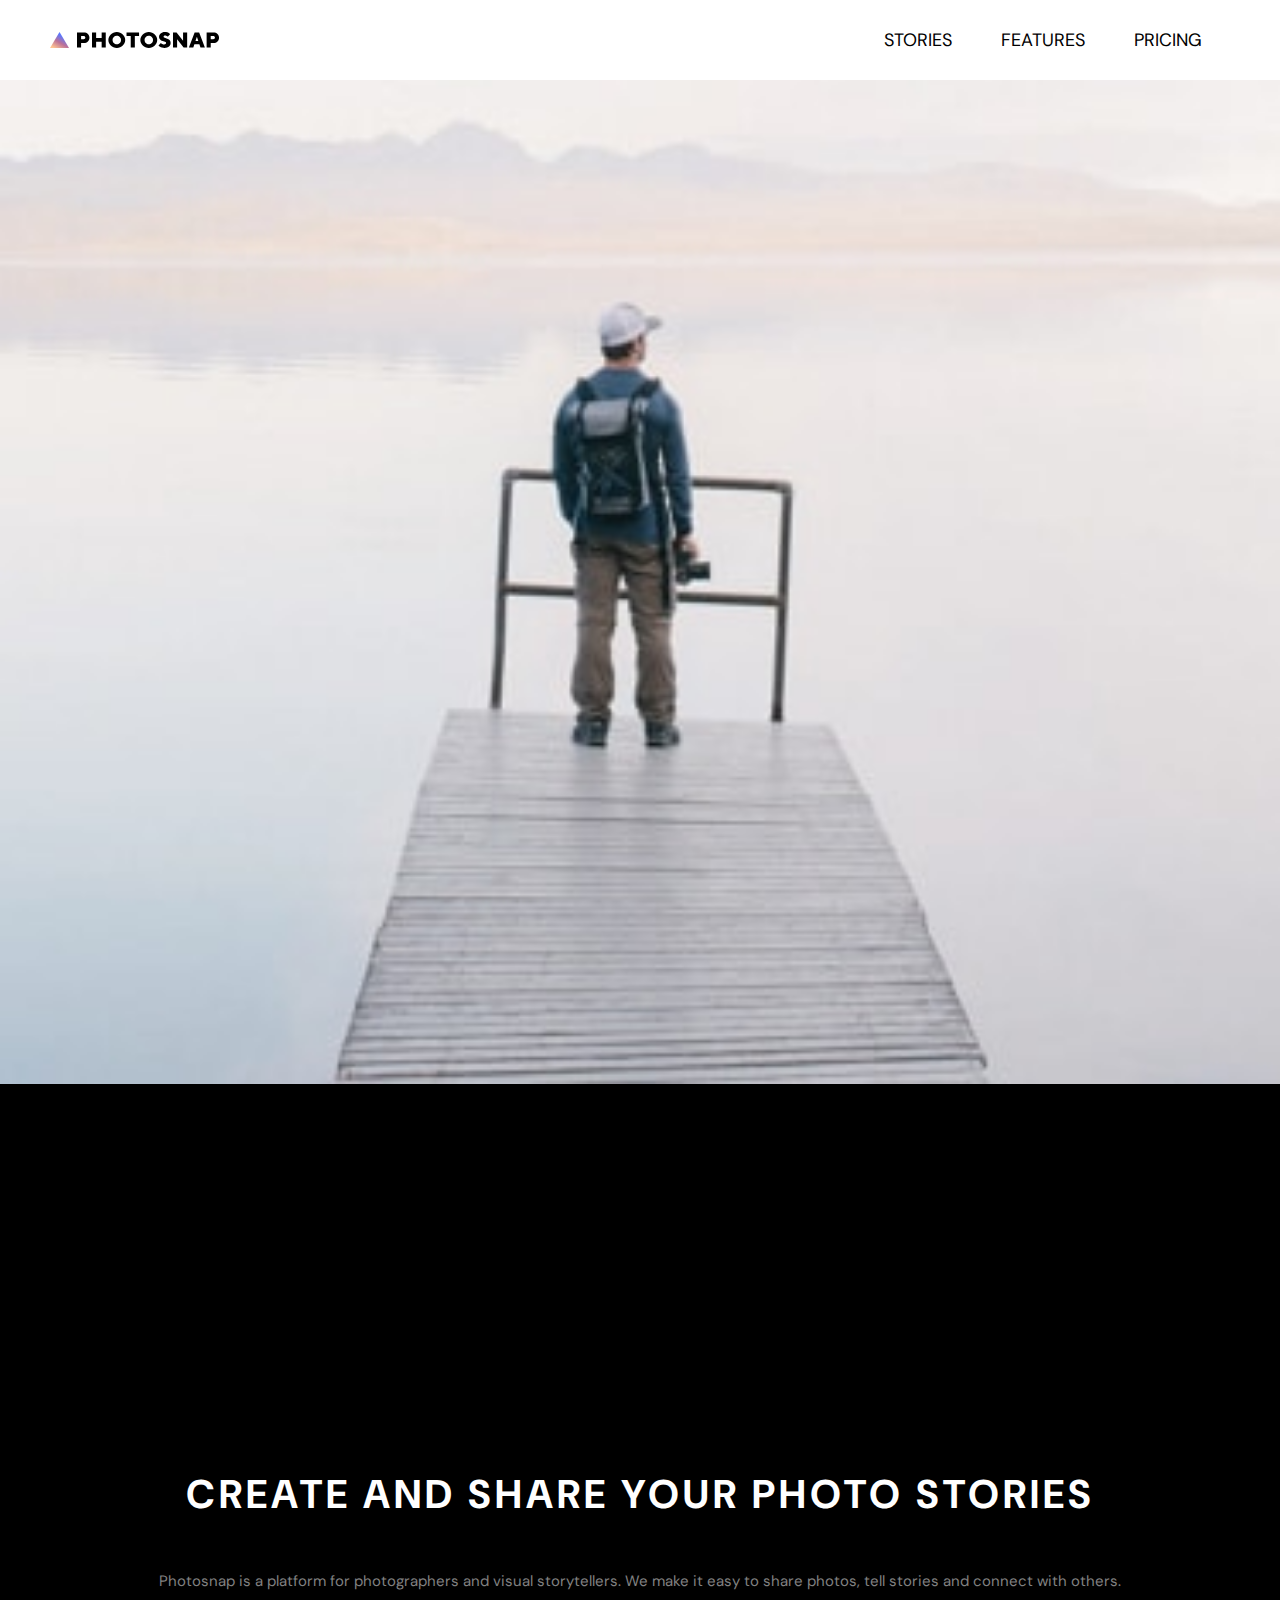
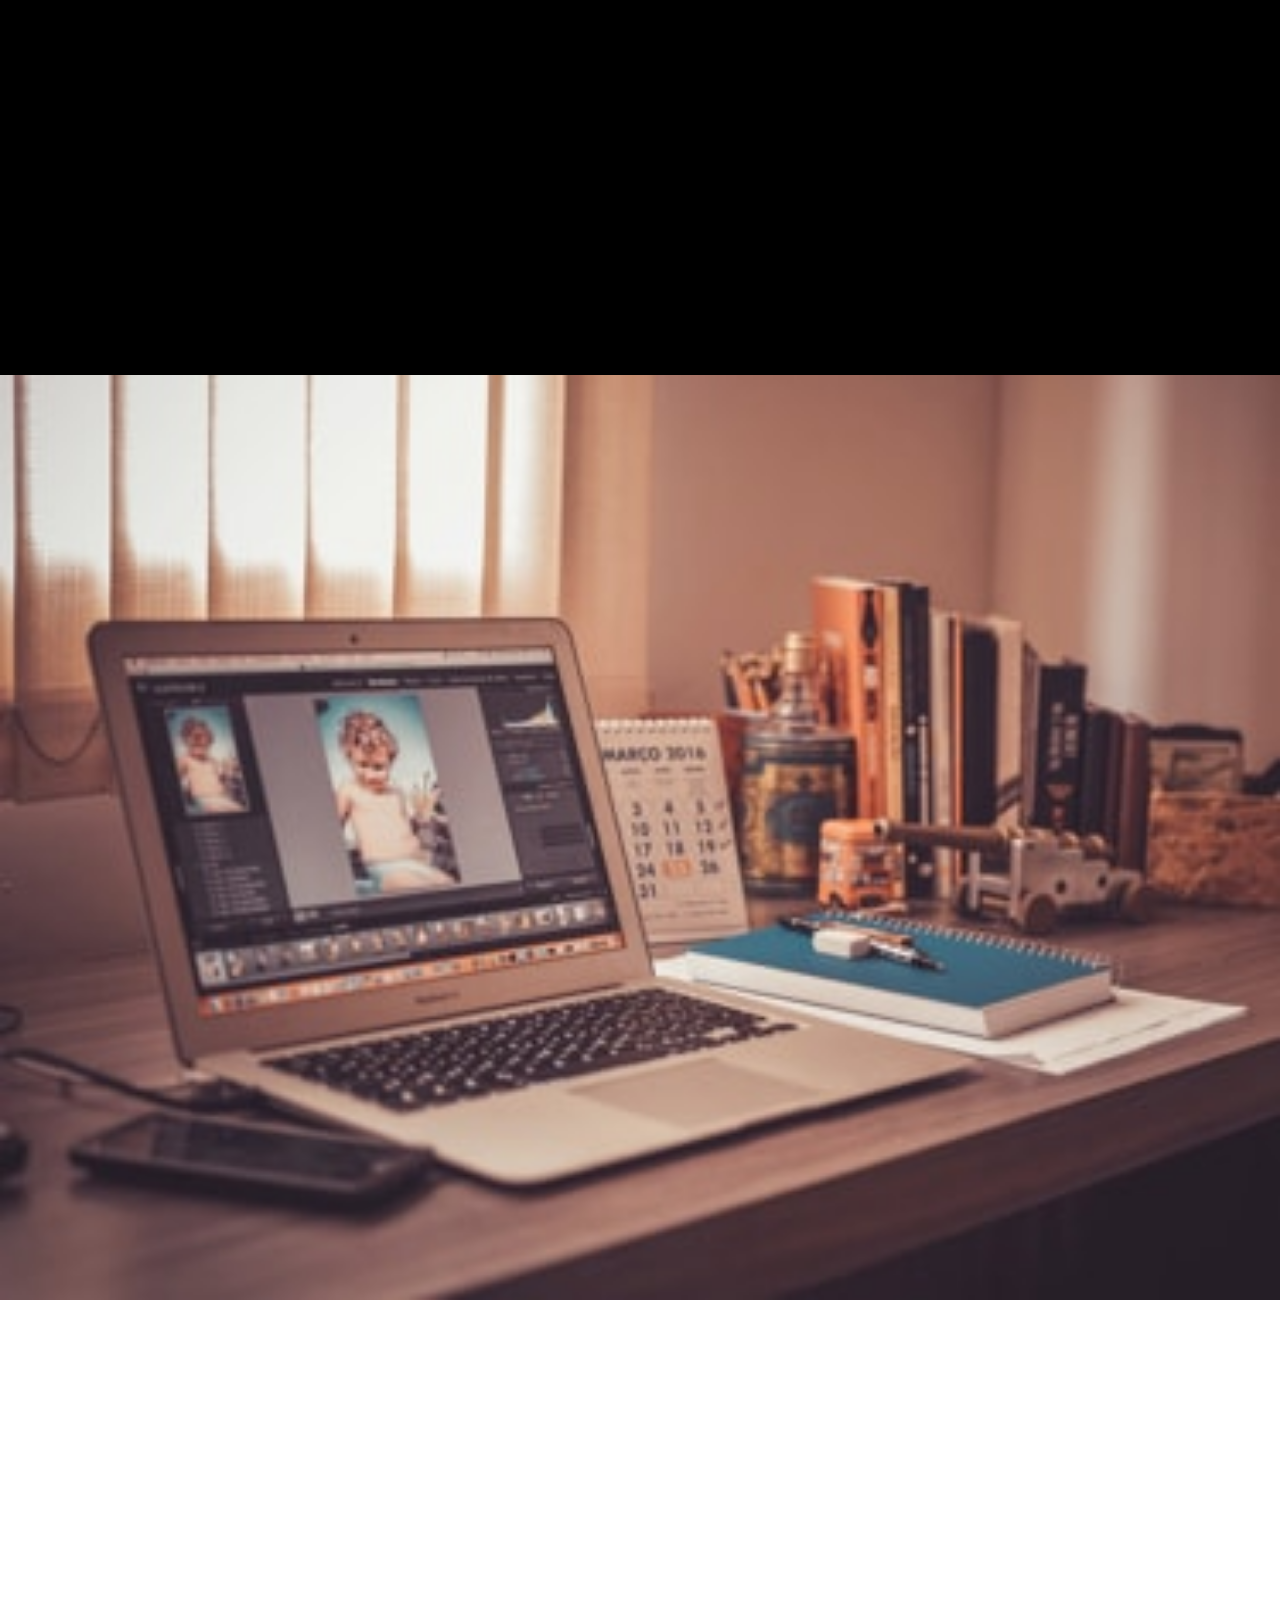
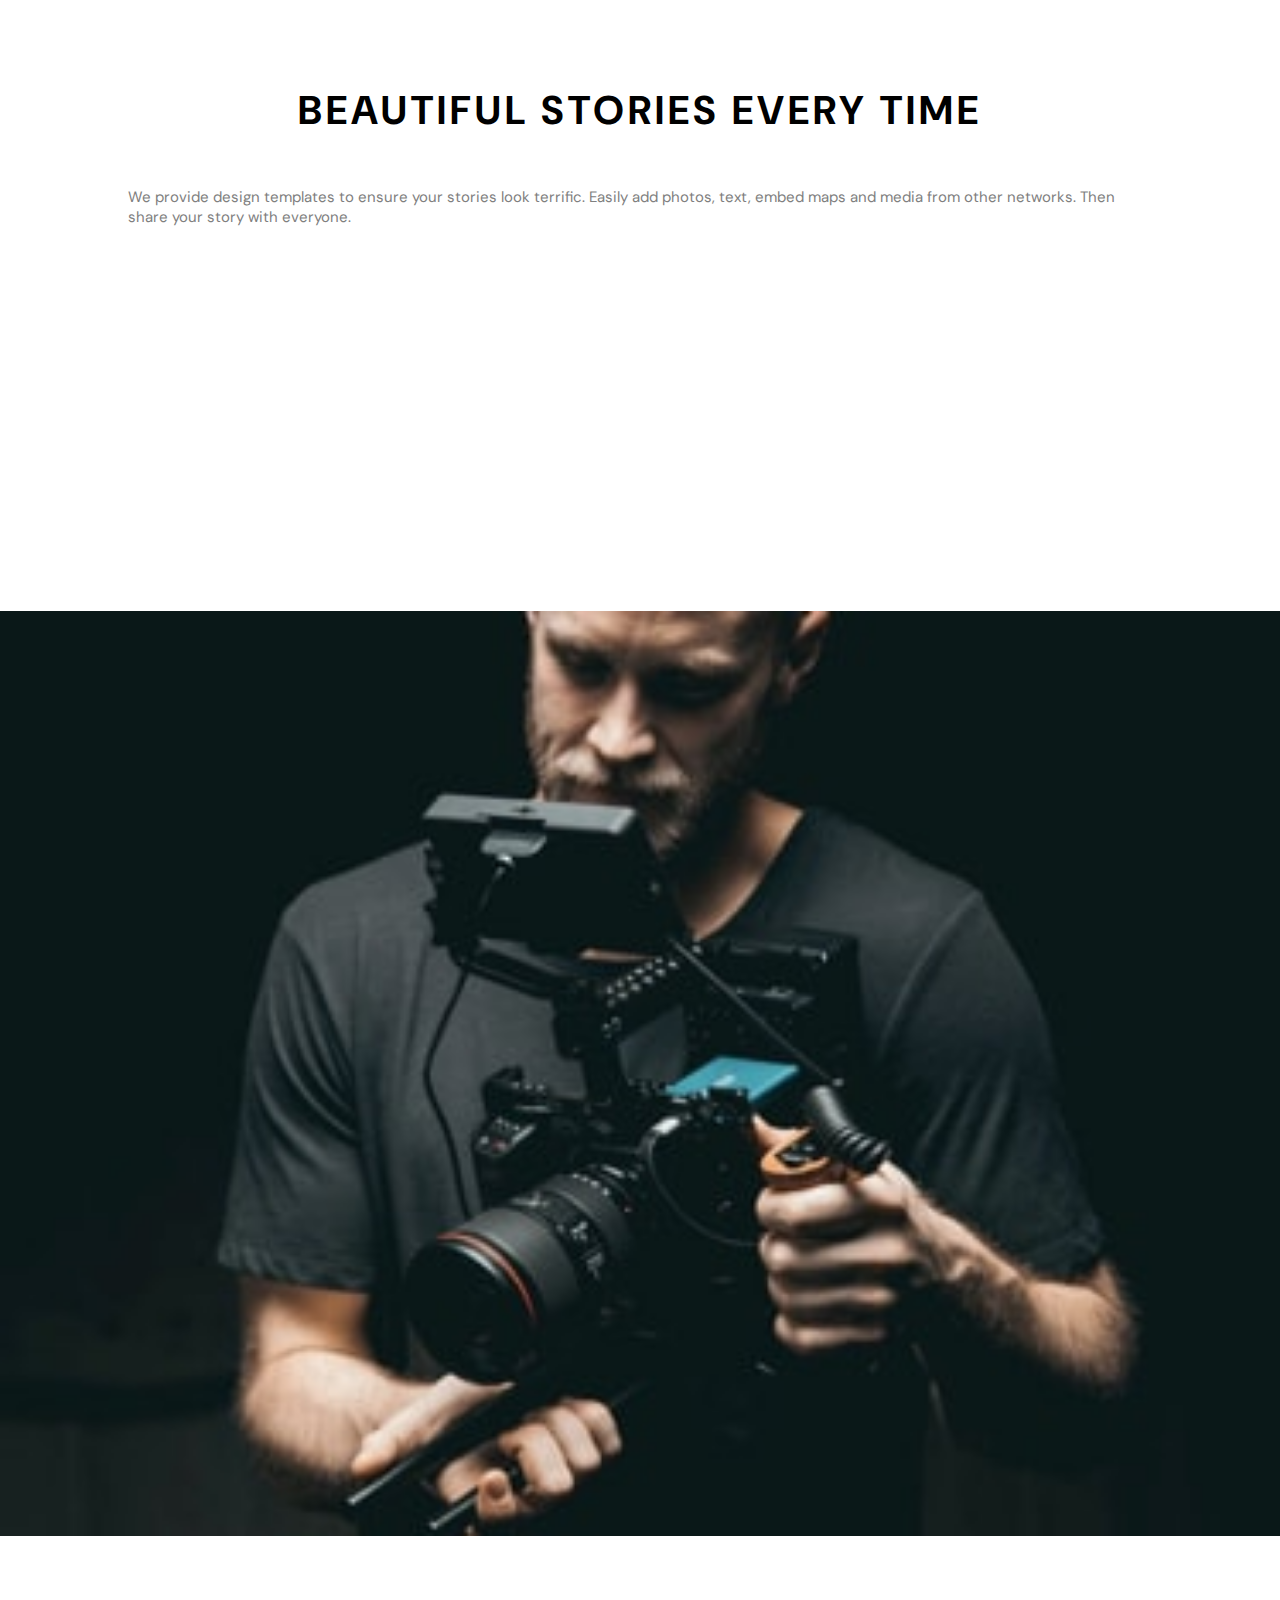
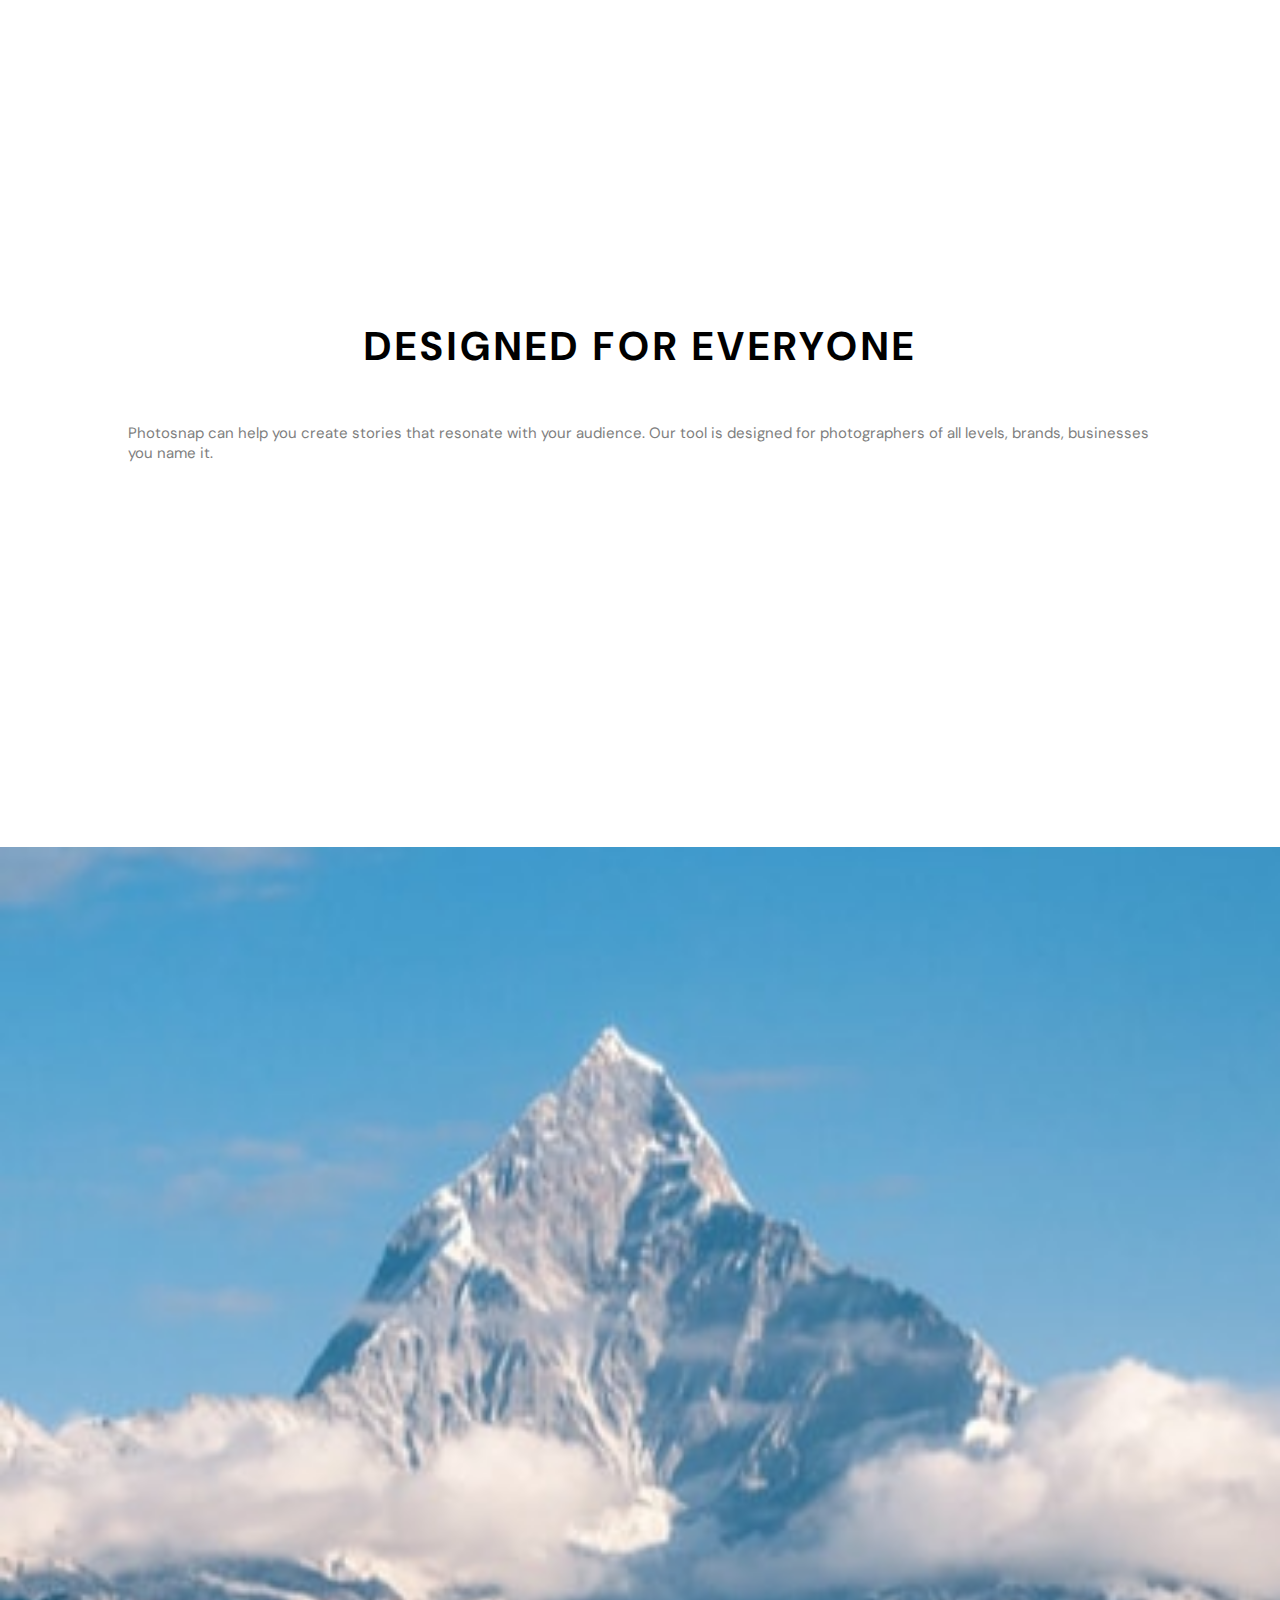
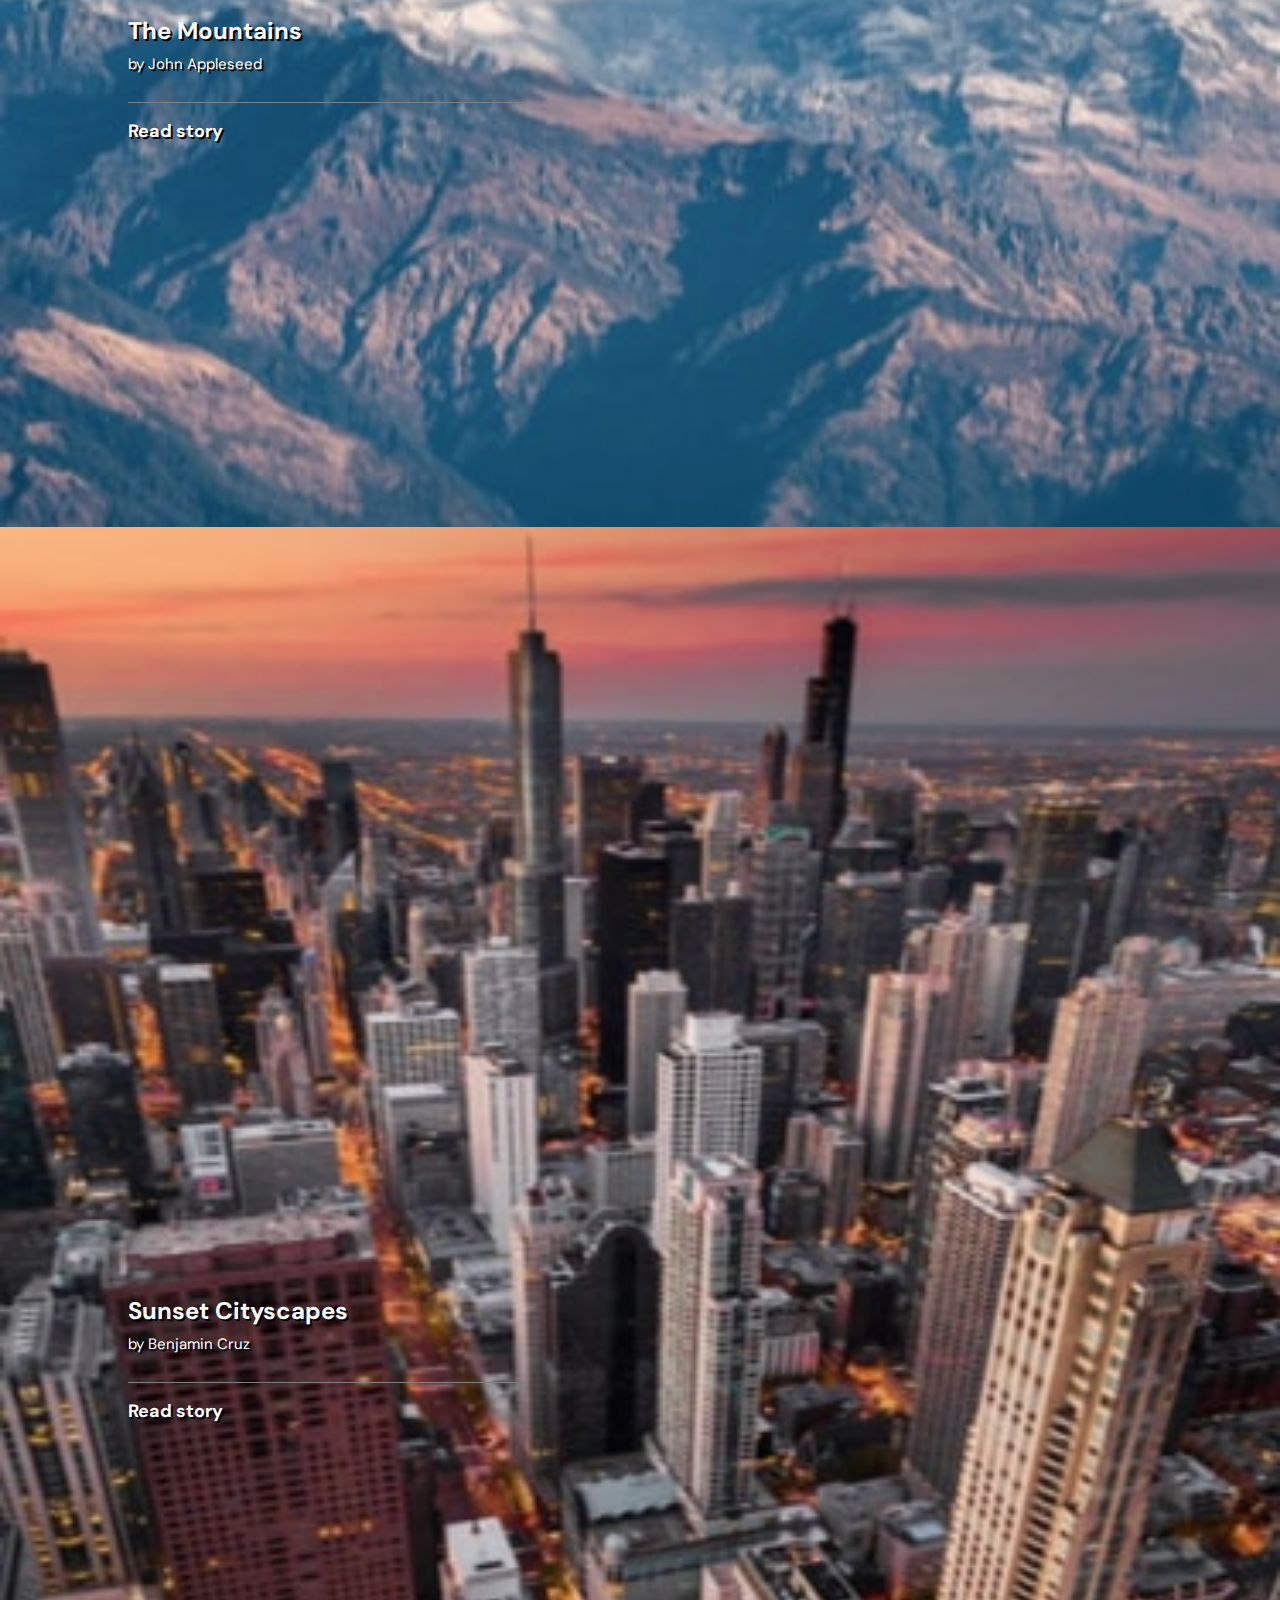
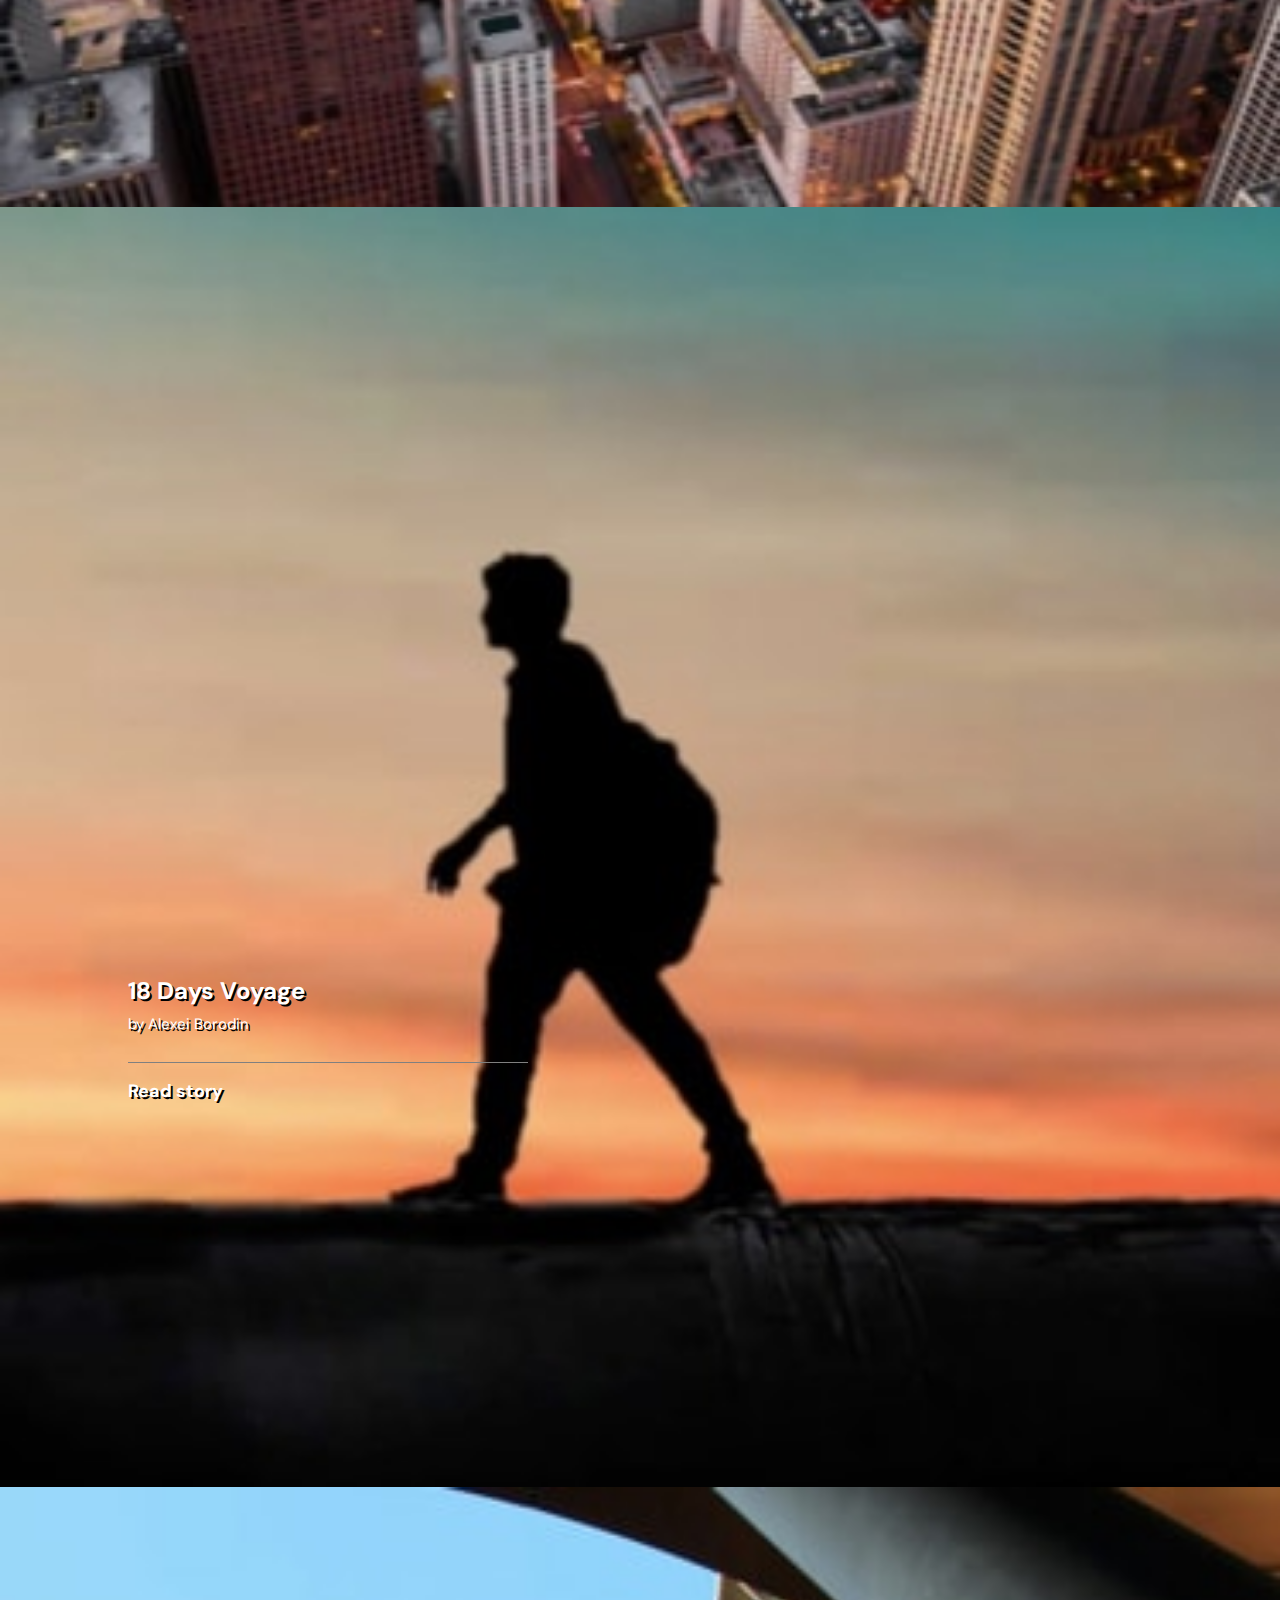
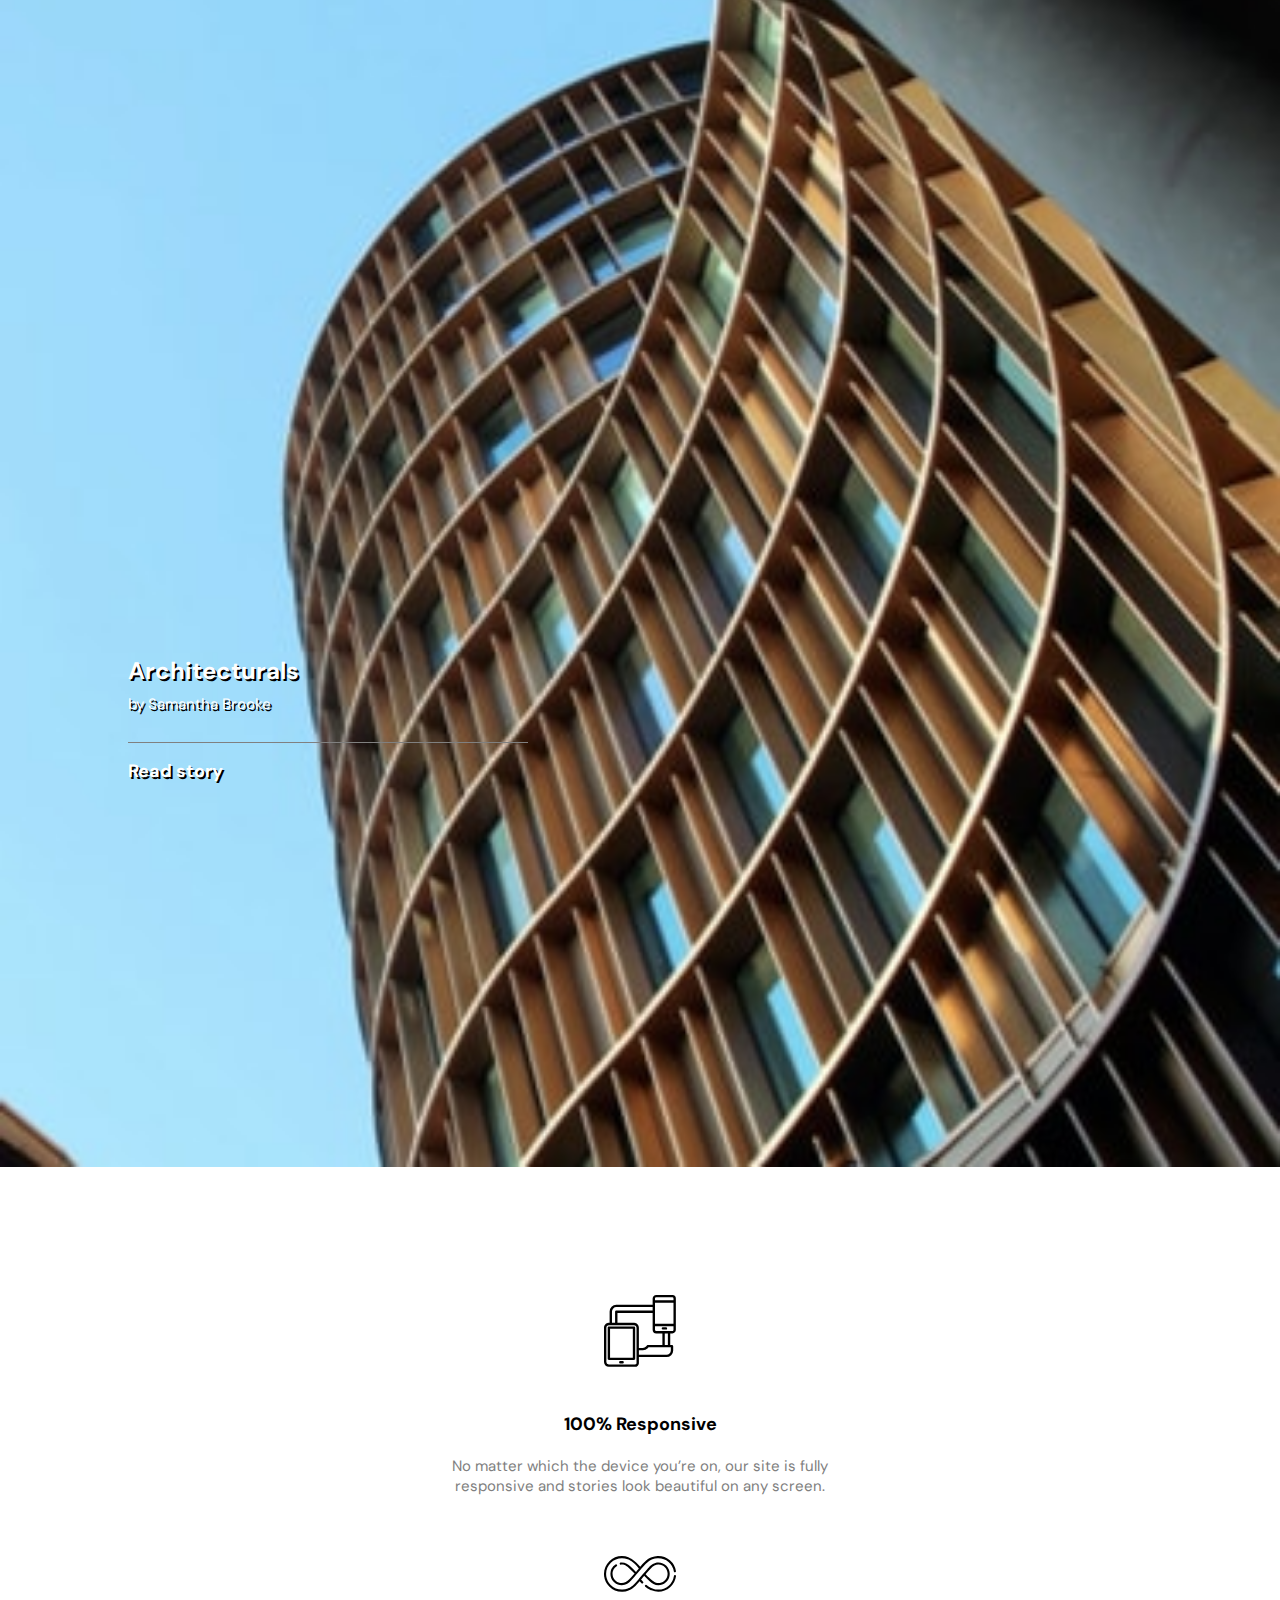
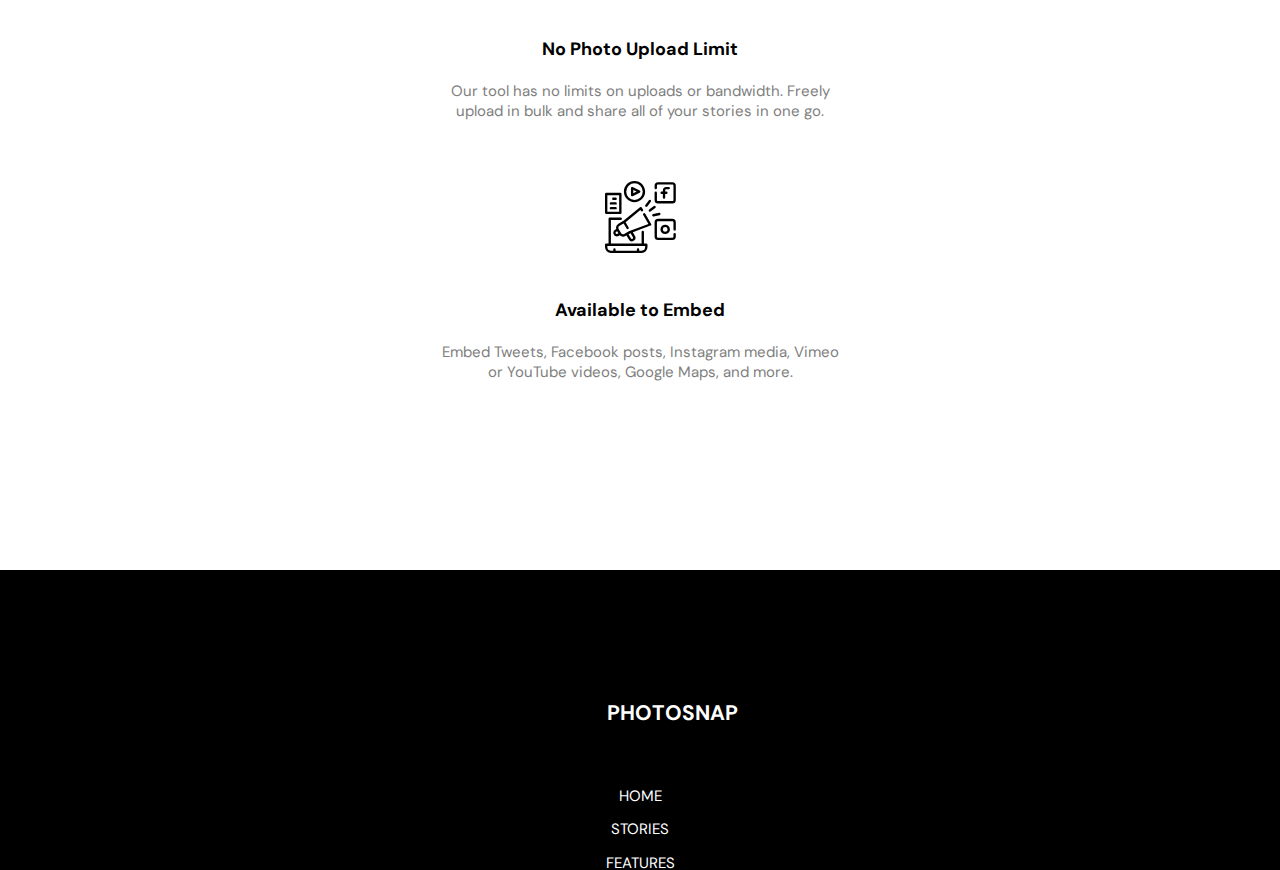
==== index.html @ d386940a "moving index.html file" ====
<!DOCTYPE html>
<html lang="en">
  <head>
    <meta charset="UTF-8" />
    <meta name="viewport" content="width=device-width, initial-scale=1.0" />

    <link
      rel="icon"
      type="image/png"
      sizes="32x32"
      href="./assets/favicon-32x32.png"
    />
    <link rel="preconnect" href="https://fonts.googleapis.com" />
    <link rel="preconnect" href="https://fonts.gstatic.com" crossorigin />
    <link
      href="https://fonts.googleapis.com/css2?family=DM+Sans:wght@400;700&display=swap"
      rel="stylesheet"
    />
    <link
      rel="stylesheet"
      href="https://use.fontawesome.com/releases/v5.15.3/css/all.css"
      integrity="sha384-SZXxX4whJ79/gErwcOYf+zWLeJdY/qpuqC4cAa9rOGUstPomtqpuNWT9wdPEn2fk"
      crossorigin="anonymous"
    />
    <link rel="stylesheet" href="/starter-code/index.css" />

    <title>Frontend Mentor | Photosnap Website Challenge</title>
  </head>
  <body>
    <header class="header">
      <nav class="navbar">
        <div class="navbar-container">
          <a href="/index.html" id="navbar-logo"
            ><img src="starter-code/assets/shared/desktop/logo.svg" alt="logo"
          /></a>
          <div class="navbar-toggle" id="mobile-menu">
            <span class="bar"></span>
            <span class="bar"></span>
            <span class="bar"></span>
          </div>
          <ul class="navbar-menu">
            <li class="navbar-item">
              <a
                href="/starter-code/stories.html"
                class="navbar-links"
                id="stories-page"
                >STORIES</a
              >
            </li>
            <li class="navbar-item">
              <a
                href="/starter-code/features.html"
                class="navbar-links"
                id="features-page"
                >FEATURES</a
              >
            </li>
            <li class="navbar-item">
              <a
                href="/starter-code/pricing.html"
                class="navbar-links"
                id="pricing-page"
                >PRICING</a
              >
            </li>
          </ul>
        </div>
      </nav>
    </header>

    <div class="main-container flex">
      <div class="left-main">
        <div class="main-text-container">
          <h1>Create and share your photo Stories</h1>
          <p>
            Photosnap is a platform for photographers and visual storytellers.
            We make it easy to share photos, tell stories and connect with
            others.
          </p>
        </div>
      </div>
      <div class="right-main">
        <img
          class="img-settings"
          src="starter-code/assets/home/mobile/create-and-share.jpg"
          alt="lake-picture"
        />
      </div>
    </div>
    <div class="second-container flex">
      <div class="computer-pic-div">
        <img
          class="laptop-img img-settings"
          src="starter-code/assets/home/mobile/beautiful-stories.jpg"
          alt="laptop-pic"
        />
      </div>
      <div class="container-white">
        <div class="second-text-container main-text-container">
          <h1>Beautiful stories every time</h1>
          <p>
            We provide design templates to ensure your stories look terrific.
            Easily add photos, text, embed maps and media from other networks.
            Then share your story with everyone.
          </p>
        </div>
      </div>
    </div>
    <div class="third-container flex">
      <div class="design-container">
        <div class="second-text-container main-text-container">
          <h1>Designed for everyone</h1>
          <p>
            Photosnap can help you create stories that resonate with your
            audience. Our tool is designed for photographers of all levels,
            brands, businesses you name it.
          </p>
        </div>
      </div>
      <div class="video-pic-div">
        <img
          class="img-settings"
          src="starter-code/assets/home/mobile/designed-for-everyone.jpg"
          alt="cameraman-pic"
        />
      </div>
    </div>
    <div class="background-images-container flex">
      <div class="relative-container">
        <div class="mountains-pic linear-black">
          <img
            class="img-settings"
            src="starter-code/assets/stories/mobile/mountains.jpg"
          />
        </div>
        <div class="background-imgs-text">
          <div class="image-description">
            <h2>The Mountains</h2>
            <p>by John Appleseed</p>
          </div>
          <div class="read-story-text">
            <h3>Read story<i class="fas fa-long-arrow-alt-right fa-2x"></i></h3>
          </div>
        </div>
      </div>
      <div class="relative-container">
        <div class="sunset-pic linear-black">
          <img
            class="img-settings"
            src="starter-code/assets/stories/mobile/cityscapes.jpg"
          />
        </div>
        <div class="background-imgs-text">
          <div class="image-description">
            <h2>Sunset Cityscapes</h2>
            <p>by Benjamin Cruz</p>
          </div>
          <div class="read-story-text">
            <h3>Read story<i class="fas fa-long-arrow-alt-right fa-2x"></i></h3>
          </div>
        </div>
      </div>
      <div class="relative-container">
        <div class="voyage-pic linear-black">
          <img
            class="img-settings"
            src="starter-code/assets/stories/mobile/18-days-voyage.jpg"
          />
        </div>
        <div class="background-imgs-text">
          <div class="image-description">
            <h2>18 Days Voyage</h2>
            <p>by Alexei Borodin</p>
          </div>
          <div class="read-story-text">
            <h3>Read story<i class="fas fa-long-arrow-alt-right fa-2x"></i></h3>
          </div>
        </div>
      </div>
      <div class="relative-container">
        <div class="archetict-pic linear-black">
          <img
            class="img-settings"
            src="starter-code/assets/stories/mobile/architecturals.jpg"
          />
        </div>
        <div class="background-imgs-text">
          <div class="image-description">
            <h2>Architecturals</h2>
            <p>by Samantha Brooke</p>
          </div>
          <div class="read-story-text">
            <h3>Read story<i class="fas fa-long-arrow-alt-right fa-2x"></i></h3>
          </div>
        </div>
      </div>
    </div>
    <div class="flex">
      <div class="home-features-container flex">
        <div class="responsive-container">
          <div class="home-feature-imgs">
            <img src="starter-code/assets/features/desktop/responsive.svg" />
          </div>
          <div class="home-features-text">
            <h3>100% Responsive</h3>
            <p>
              No matter which the device you’re on, our site is fully responsive
              and stories look beautiful on any screen.
            </p>
          </div>
        </div>
        <div class="limit-container">
          <div class="home-feature-imgs">
            <img src="starter-code/assets/features/desktop/no-limit.svg" />
          </div>
          <div class="home-features-text">
            <h3>No Photo Upload Limit</h3>
            <p>
              Our tool has no limits on uploads or bandwidth. Freely upload in
              bulk and share all of your stories in one go.
            </p>
          </div>
        </div>
        <div class="embeded-container">
          <div class="home-feature-imgs">
            <img src="starter-code/assets/features/desktop/embed.svg" />
          </div>
          <div class="home-features-text">
            <h3>Available to Embed</h3>
            <p>
              Embed Tweets, Facebook posts, Instagram media, Vimeo or YouTube
              videos, Google Maps, and more.
            </p>
          </div>
        </div>
      </div>
    </div>

    <footer class="footer-main">
      <div class="footer-info-div flex">
        <div class="footer-logo-div">
          <a href="/index.html" class="footer-logo" id="page">PHOTOSNAP</a>
        </div>
        <div class="footer-links-div">
          <a href="/index.html" class="footer-links" id="home-page">HOME</a>
          <a
            href="/starter-code/stories.html"
            class="footer-links"
            id="stories-page"
            >STORIES</a
          >
          <a
            href="/starter-code/features.html"
            class="footer-links"
            id="features-page"
            >FEATURES</a
          >
          <a
            href="/starter-code/pricing.html"
            class="footer-links"
            id="pricing-page"
            >PRICING</a
          >
        </div>
        <div class="social-media-div">
          <a href="" class="media-links"
            ><img src="starter-code/assets/shared/desktop/facebook.svg"
          /></a>
          <a href="" class="media-links"
            ><img src="starter-code/assets/shared/desktop/youtube.svg"
          /></a>
          <a href="" class="media-links"
            ><img src="starter-code/assets/shared/desktop/twitter.svg"
          /></a>
          <a href="" class="media-links"
            ><img src="starter-code/assets/shared/desktop/pinterest.svg"
          /></a>
          <a href="" class="media-links"
            ><img src="starter-code/assets/shared/desktop/instagram.svg"
          /></a>
        </div>
      </div>
    </footer>
  </body>
  <script src="starter-code/app.js"></script>
</html>
---- starter-code/index.css ----
/* font-family: 'DM Sans', sans-serif; */

:root {
  --pure-black: #000000;
  --light-grey: #dfdfdf;
  --pure-white: #ffffff;
  --main-accent: linear-gradient(
    202deg,
    rgba(255, 197, 147, 1) 0%,
    rgba(188, 113, 152, 1) 50%,
    rgba(90, 119, 255, 1) 100%
  );
}
/* 
------------------REUSABLE----------------- */
* {
  margin: 0;
  padding: 0;
  box-sizing: border-box;
}
html {
  font-size: 15px;
  font-weight: 400;
  font-family: "DM Sans", sans-serif;
}

h1 {
  font-size: 40px;
  font-weight: 700;
  letter-spacing: 4px;
}
h2 {
  font-size: 24px;
  font-weight: 700;
}
h3 {
  font-size: 18px;
  font-weight: 700;
}
h4 {
  font-size: 12px;
  font-weight: 700px;
}
.flex {
  display: flex;
}

/* ------------------------NAVBAR-------------------------------- */
.navbar-toggle {
  display: none;
  margin-top: 20px;
}
.bar {
  display: block;
  width: 25px;
  height: 3px;
  margin: 5px auto;
  transition: all 0.3s ease-in-out;
  background-color: #fff;
}
.navbar {
  /* background: rgb(1, 193, 252); */
  height: 80px;
  display: flex;
  justify-content: center;
  align-items: center;
  font-size: 1.2rem;
  top: 0;
  z-index: 999;
}
.navbar-container {
  display: flex;
  justify-content: space-between;
  height: 80px;
  z-index: 1;
  width: 100%;
  max-width: 1400px;
  margin: 0 auto;
  padding: 0 50px;
}
#navbar-logo {
  display: flex;
  align-items: center;
  cursor: pointer;
  text-decoration: none;
}
.navbar-menu {
  display: flex;
  align-items: center;
  list-style: none;
}
.navbar-links {
  color: black;
  display: flex;
  align-items: center;
  justify-content: center;
  width: 125px;
  text-decoration: none;
  height: 100%;
}
.navbar-links:hover {
  color: var(--light-grey);
  transition: ease-in 0.3s;
}

/* -------------------HOME-PAGE-MAIN SCREEN---------------------------- */
.main-container {
  width: auto;
  flex-direction: column-reverse;
  margin: 0 auto;
}

.left-main {
  flex-basis: 100%;
  background-color: #000000;
  color: #fff;
}
.main-text-container {
  display: flex;
  align-items: center;
  justify-content: center;
  flex-direction: column;
  margin: 30% 10%;
}
.main-text-container h1 {
  text-transform: uppercase;
}
.main-text-container p {
  margin-top: 5%;
  color: grey;
}
.right-main {
  flex-basis: 100%;
}
.second-container {
  width: 100%;
  flex-direction: column;
}
.computer-pic-div {
  flex-basis: 100%;
}
.img-settings {
  width: 100%;
  vertical-align: bottom;
  height: 100%;
}
.container-white {
  flex-basis: 100%;
  background-color: var(--pure-white);
}
.third-container {
  width: 100%;
  flex-direction: column-reverse;
}
.design-container {
  flex-basis: 100%;
}
.video-pic-div {
  flex-basis: 100%;
}
.background-images-container {
  width: auto;
  flex-direction: column;
}
.relative-container {
  position: relative;
}
.mountains-pic {
  flex-basis: 100%;
}
.sunset-pic {
  flex-basis: 100%;
}
.voyage-pic {
  flex-basis: 100%;
}
.archetict-pic {
  flex-basis: 100%;
}
.background-imgs-text {
  color: white;
  position: absolute;
  width: 400px;
  left: 10%;
  top: 60%;
  margin: 0;
  text-shadow: 2px 2px black;
}
.image-description {
  margin-bottom: 4%;
  border-bottom: 1px solid grey;
}
.image-description h2 {
  margin-bottom: 2%;
}
.image-description p {
  margin-bottom: 7%;
}
.read-story-text i {
  margin-left: 50%;
}
.home-features-container {
  margin: 10% auto;
  display: flex;
  flex-direction: column;
  justify-content: center;
  align-items: center;
}
.home-feature-imgs {
  flex-basis: 100%;
  text-align: center;
  margin-bottom: 10%;
}
.home-features-text {
  flex-basis: 100%;
  text-align: center;
}
.home-features-text h3 {
  margin-bottom: 5%;
}
.home-features-text p {
  color: grey;
}
.responsive-container {
  flex-basis: 100%;
  margin-bottom: 15%;
  width: 400px;
}
.limit-container {
  flex-basis: 100%;
  margin-bottom: 15%;
  width: 400px;
}
.embeded-container {
  flex-basis: 100%;
  margin-bottom: 15%;
  width: 400px;
}
/* ---------------FOOTER----------------- */
.footer-main {
  height: 300px;
  width: 100%;
  background-color: black;
  overflow: hidden;
}
.footer-info-div {
  height: 50px;
  width: 100%;
  margin: 20% auto;
  flex-direction: column;
  justify-content: center;
  align-items: center;
}
.footer-logo-div {
  margin-left: 5%;
  margin-bottom: 4%;
  flex-basis: 100%;
}
.footer-logo {
  color: white;
  cursor: pointer;
  text-decoration: none;

  font-weight: 700;
  font-size: 140%;
}
.footer-links-div {
  flex-basis: 100%;
  display: flex;
  flex-direction: column;
  margin-bottom: 5%;
  align-items: center;
}
.footer-links {
  color: white;
  text-decoration: none;
  margin: 10% 0;
  cursor: pointer;
}
.footer-links:hover {
  color: grey;
  transition: ease-in 0.3s;
}
.social-media-div {
  flex-basis: 100%;
  width: 100%;
  display: flex;
  justify-content: center;
  align-items: center;
}
.media-links {
  margin-right: 2%;
  cursor: pointer;
}

/* ------------------SMALLER SCREENS----------------------------- */

@media only screen and (max-width: 768px) {
  /* ----------NAVBAR--------------- */
  .navbar-menu {
    position: fixed;
    left: -100%;
    top: 5rem;
    flex-direction: column;
    background-color: white;
    width: 100%;
    border-radius: 10px;
    text-align: center;
    transition: 0.3s;
    /* box-shadow: 0 10px 27px rgba(0, 0, 0.05); */
  }
  .navbar-menu.active {
    left: 0;
  }
  .navbar-item {
    margin: 2.5rem 0;
  }
  .navbar-links {
    color: black;
  }
  .navbar-toggle {
    display: block;
    cursor: pointer;
  }
  .navbar-toggle span {
    background-color: black;
  }
  .navbar-toggle.active .bar:nth-child(2) {
    opacity: 0;
  }
  .navbar-toggle.active .bar:nth-child(1) {
    transform: translateY(8px) rotate(45deg);
  }
  .navbar-toggle.active .bar:nth-child(3) {
    transform: translateY(-8px) rotate(-45deg);
  }
}
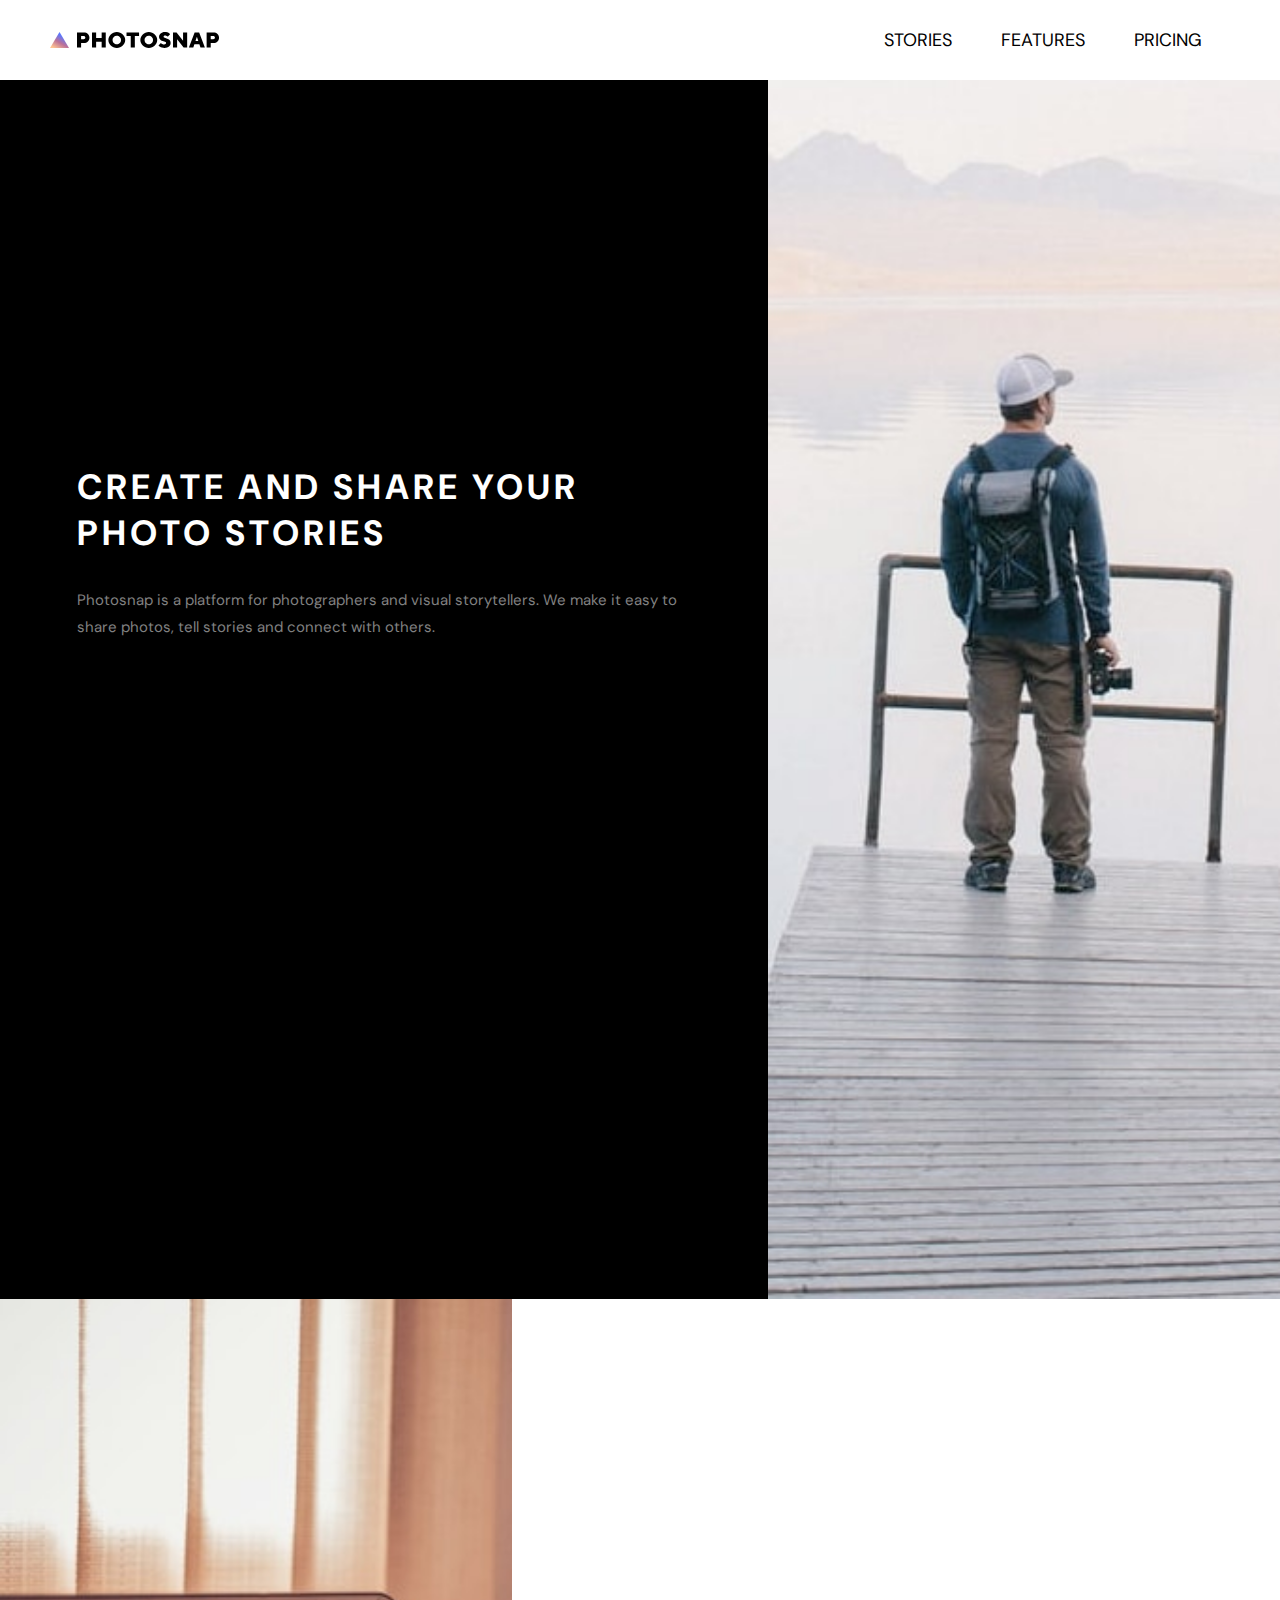
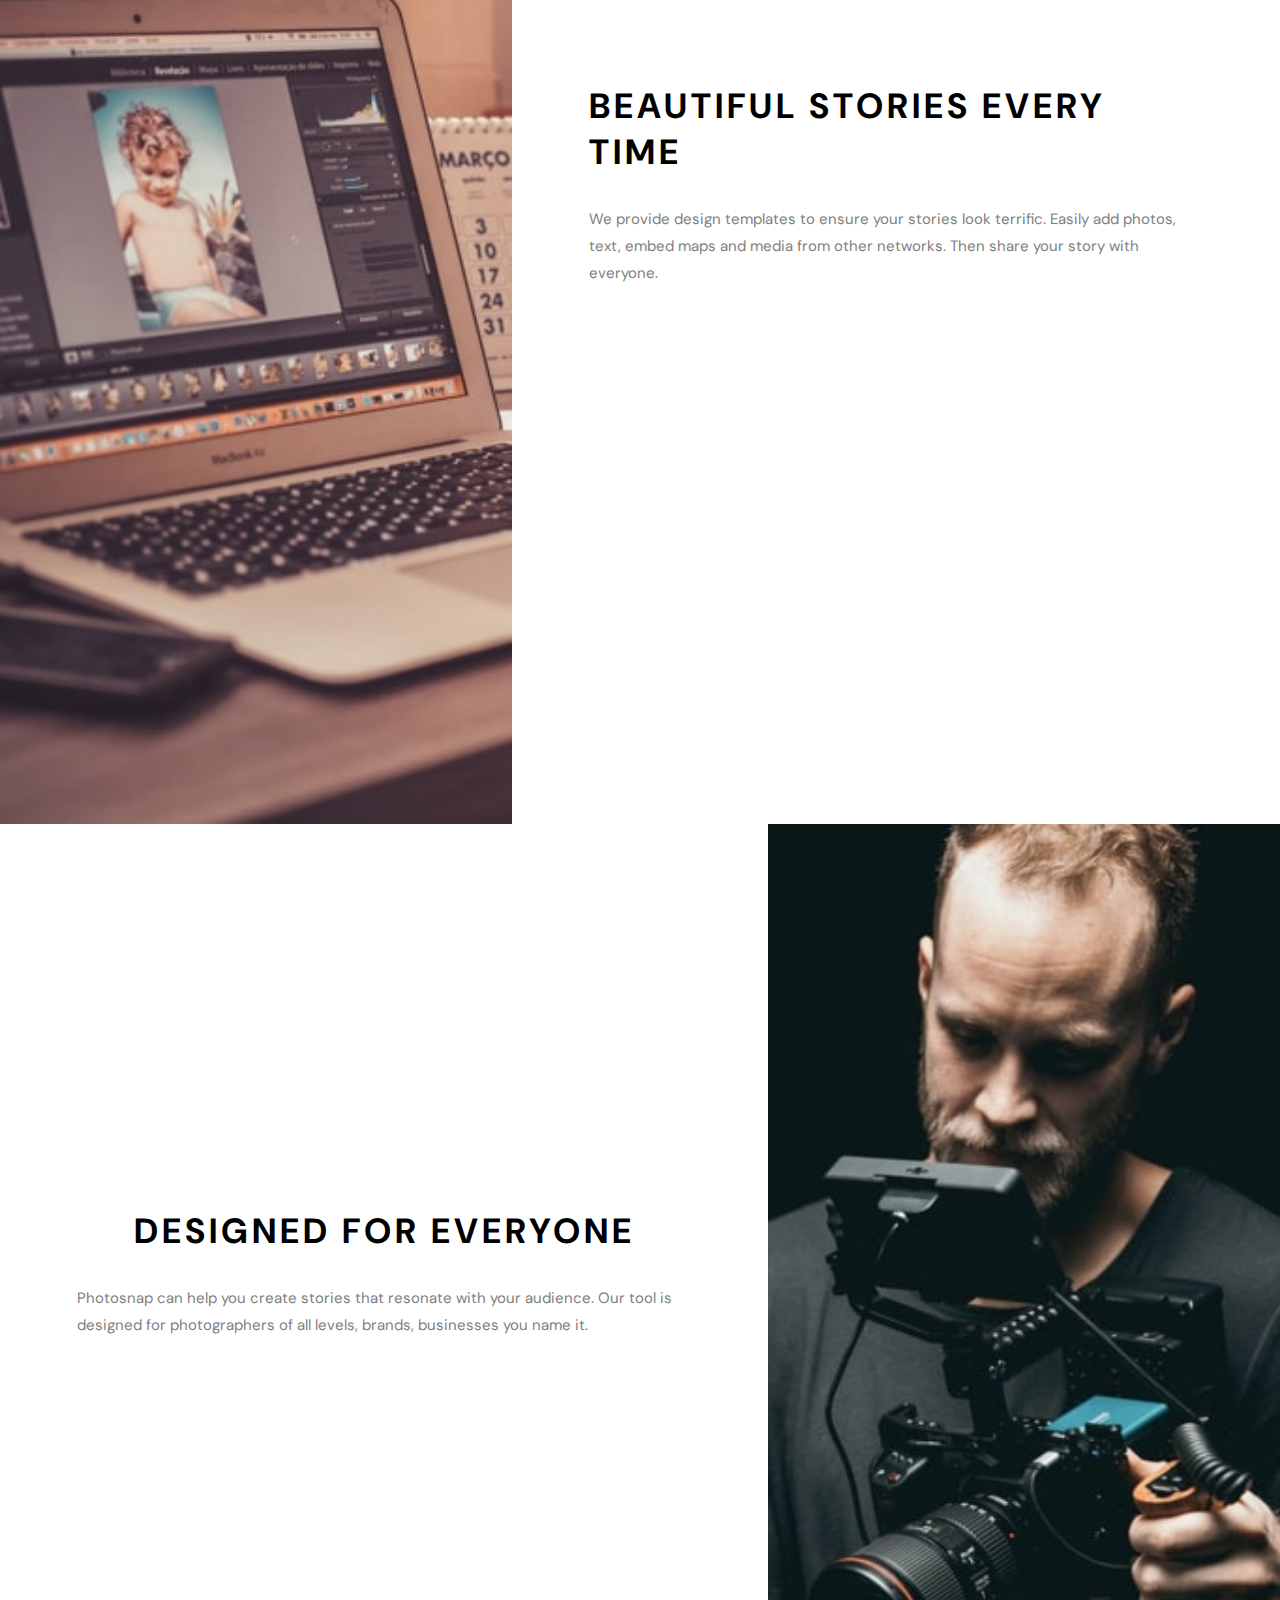
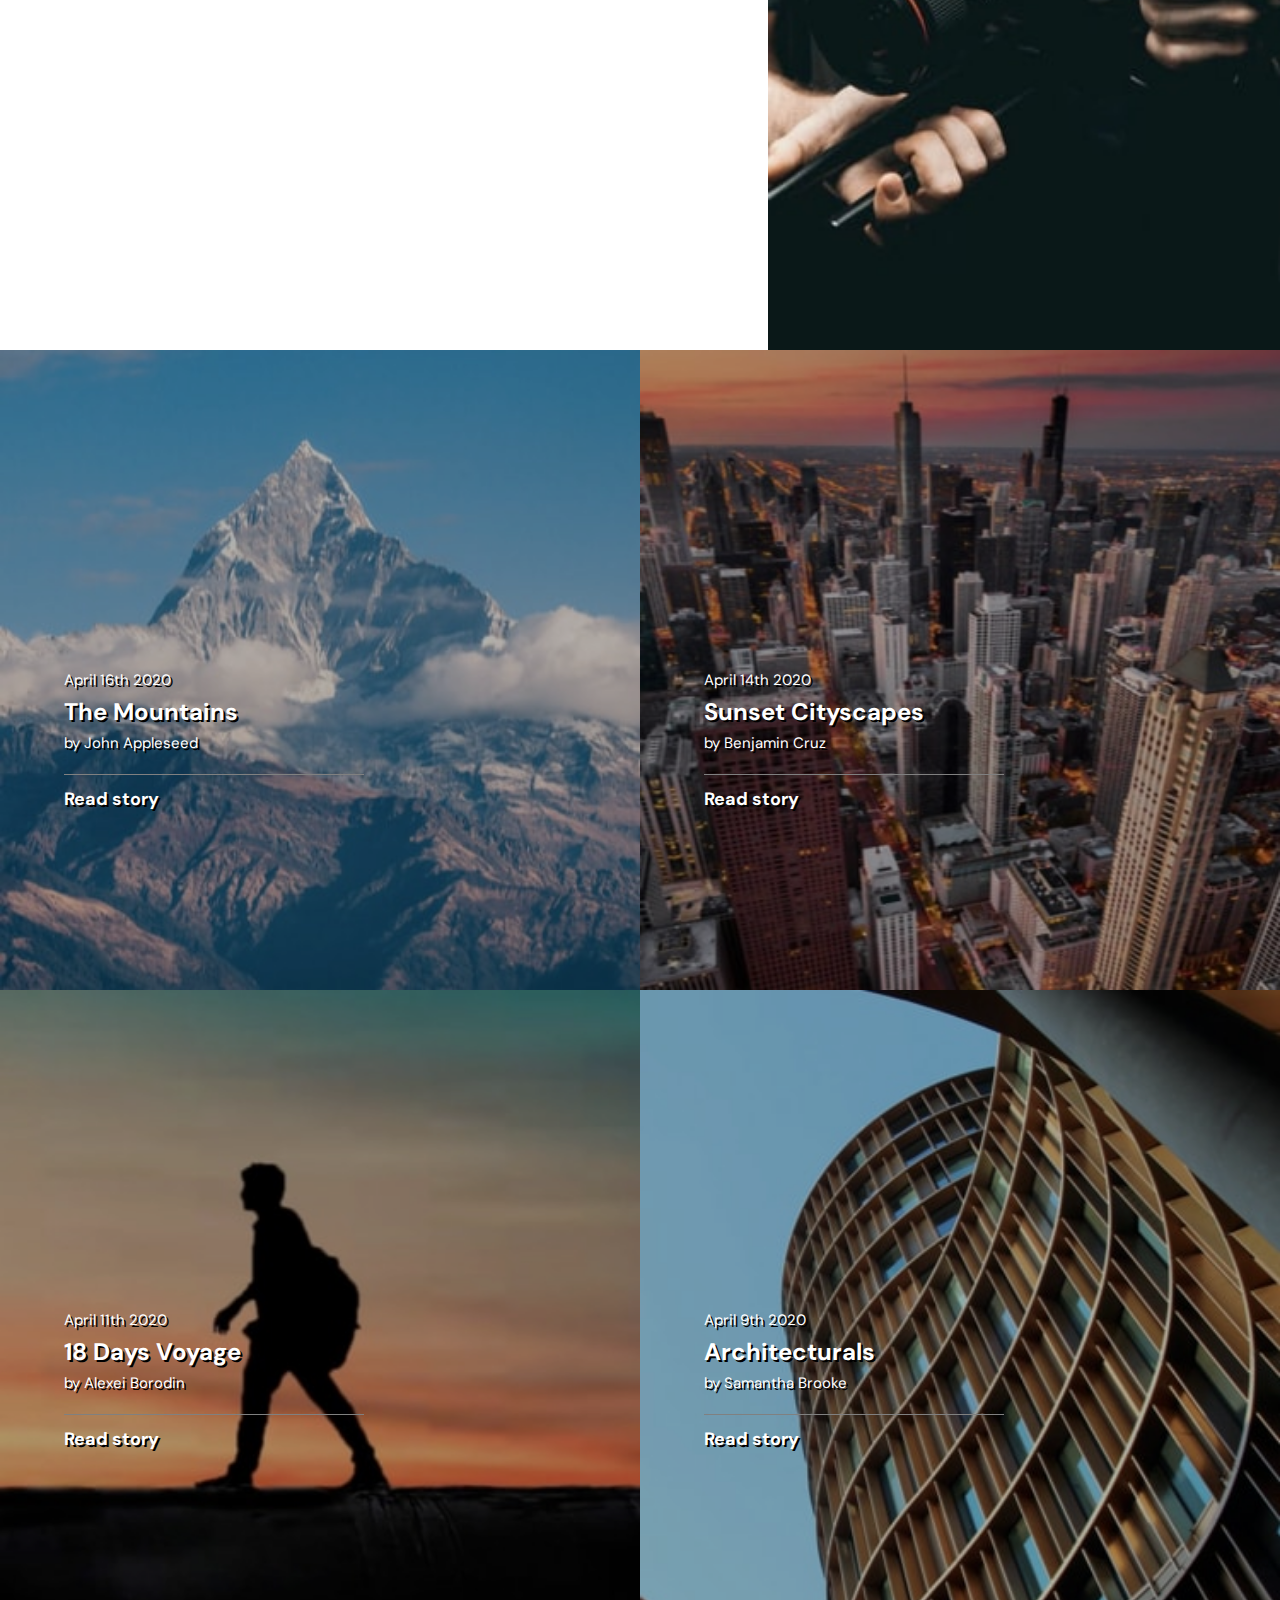
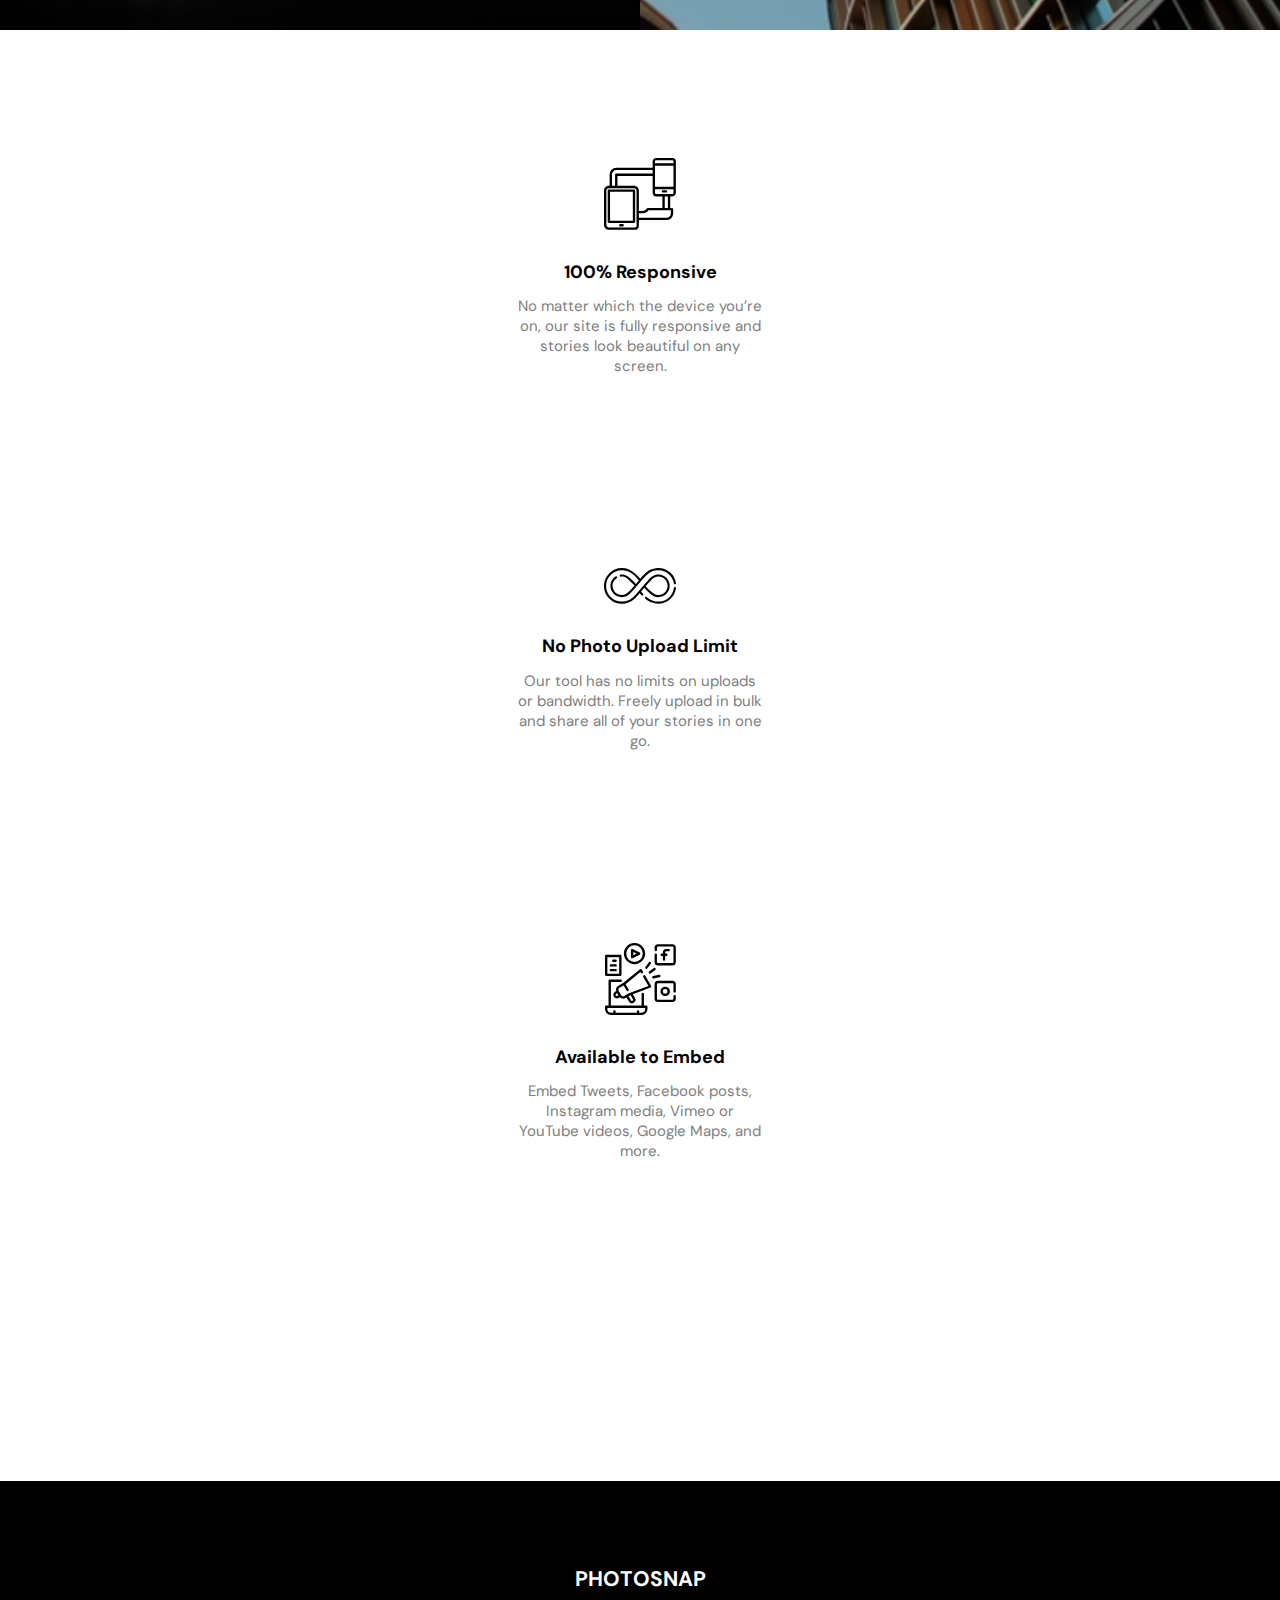
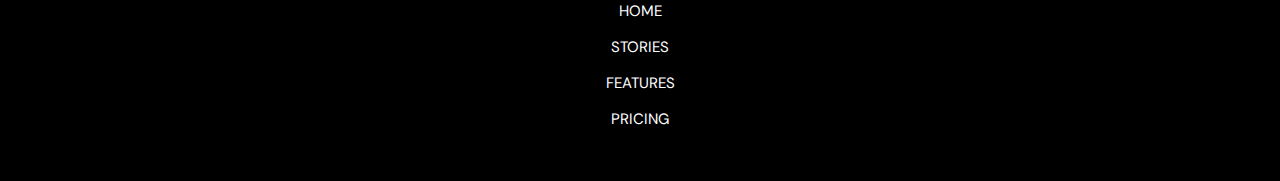
==== commit 31547808: "tablet responsive" ====
--- a/index.html
+++ b/index.html
@@ -22,7 +22,7 @@
       integrity="sha384-SZXxX4whJ79/gErwcOYf+zWLeJdY/qpuqC4cAa9rOGUstPomtqpuNWT9wdPEn2fk"
       crossorigin="anonymous"
     />
-    <link rel="stylesheet" href="/starter-code/index.css" />
+    <link rel="stylesheet" href="index.css" />
 
     <title>Frontend Mentor | Photosnap Website Challenge</title>
   </head>
@@ -30,8 +30,8 @@
     <header class="header">
       <nav class="navbar">
         <div class="navbar-container">
-          <a href="/index.html" id="navbar-logo"
-            ><img src="starter-code/assets/shared/desktop/logo.svg" alt="logo"
+          <a href="index.html" id="navbar-logo"
+            ><img src="assets/shared/desktop/logo.svg" alt="logo"
           /></a>
           <div class="navbar-toggle" id="mobile-menu">
             <span class="bar"></span>
@@ -40,26 +40,17 @@
           </div>
           <ul class="navbar-menu">
             <li class="navbar-item">
-              <a
-                href="/starter-code/stories.html"
-                class="navbar-links"
-                id="stories-page"
+              <a href="stories.html" class="navbar-links" id="stories-page"
                 >STORIES</a
               >
             </li>
             <li class="navbar-item">
-              <a
-                href="/starter-code/features.html"
-                class="navbar-links"
-                id="features-page"
+              <a href="features.html" class="navbar-links" id="features-page"
                 >FEATURES</a
               >
             </li>
             <li class="navbar-item">
-              <a
-                href="/starter-code/pricing.html"
-                class="navbar-links"
-                id="pricing-page"
+              <a href="pricing.html" class="navbar-links" id="pricing-page"
                 >PRICING</a
               >
             </li>
@@ -81,8 +72,13 @@
       </div>
       <div class="right-main">
         <img
-          class="img-settings"
-          src="starter-code/assets/home/mobile/create-and-share.jpg"
+          class="img-settings mobile"
+          src="assets/home/mobile/create-and-share.jpg"
+          alt="lake-picture"
+        />
+        <img
+          class="img-settings tablet"
+          src="assets/home/tablet/create-and-share.jpg"
           alt="lake-picture"
         />
       </div>
@@ -90,8 +86,13 @@
     <div class="second-container flex">
       <div class="computer-pic-div">
         <img
-          class="laptop-img img-settings"
-          src="starter-code/assets/home/mobile/beautiful-stories.jpg"
+          class="laptop-img img-settings mobile"
+          src="assets/home/mobile/beautiful-stories.jpg"
+          alt="laptop-pic"
+        />
+        <img
+          class="laptop-img img-settings tablet"
+          src="assets/home/tablet/beautiful-stories.jpg"
           alt="laptop-pic"
         />
       </div>
@@ -119,24 +120,28 @@
       </div>
       <div class="video-pic-div">
         <img
-          class="img-settings"
-          src="starter-code/assets/home/mobile/designed-for-everyone.jpg"
+          class="img-settings mobile"
+          src="assets/home/mobile/designed-for-everyone.jpg"
           alt="cameraman-pic"
         />
-      </div>
-    </div>
-    <div class="background-images-container flex">
+        <img
+          class="img-settings tablet"
+          src="assets/home/tablet/designed-for-everyone.jpg"
+          alt="cameraman-pic"
+        />
+      </div>
+    </div>
+
+    <div class="story-imgs-outermost-container">
       <div class="relative-container">
         <div class="mountains-pic linear-black">
-          <img
-            class="img-settings"
-            src="starter-code/assets/stories/mobile/mountains.jpg"
-          />
-        </div>
-        <div class="background-imgs-text">
-          <div class="image-description">
+          <img class="img-settings" src="assets/stories/mobile/mountains.jpg" />
+        </div>
+        <div class="background-imgs-text">
+          <div class="image-description">
+            <p class="date">April 16th 2020</p>
             <h2>The Mountains</h2>
-            <p>by John Appleseed</p>
+            <p class="author">by John Appleseed</p>
           </div>
           <div class="read-story-text">
             <h3>Read story<i class="fas fa-long-arrow-alt-right fa-2x"></i></h3>
@@ -147,13 +152,14 @@
         <div class="sunset-pic linear-black">
           <img
             class="img-settings"
-            src="starter-code/assets/stories/mobile/cityscapes.jpg"
+            src="assets/stories/mobile/cityscapes.jpg"
           />
         </div>
         <div class="background-imgs-text">
           <div class="image-description">
+            <p class="date">April 14th 2020</p>
             <h2>Sunset Cityscapes</h2>
-            <p>by Benjamin Cruz</p>
+            <p class="author">by Benjamin Cruz</p>
           </div>
           <div class="read-story-text">
             <h3>Read story<i class="fas fa-long-arrow-alt-right fa-2x"></i></h3>
@@ -164,13 +170,14 @@
         <div class="voyage-pic linear-black">
           <img
             class="img-settings"
-            src="starter-code/assets/stories/mobile/18-days-voyage.jpg"
+            src="assets/stories/mobile/18-days-voyage.jpg"
           />
         </div>
         <div class="background-imgs-text">
           <div class="image-description">
+            <p class="date">April 11th 2020</p>
             <h2>18 Days Voyage</h2>
-            <p>by Alexei Borodin</p>
+            <p class="author">by Alexei Borodin</p>
           </div>
           <div class="read-story-text">
             <h3>Read story<i class="fas fa-long-arrow-alt-right fa-2x"></i></h3>
@@ -181,57 +188,57 @@
         <div class="archetict-pic linear-black">
           <img
             class="img-settings"
-            src="starter-code/assets/stories/mobile/architecturals.jpg"
+            src="assets/stories/mobile/architecturals.jpg"
           />
         </div>
         <div class="background-imgs-text">
           <div class="image-description">
+            <p class="date">April 9th 2020</p>
             <h2>Architecturals</h2>
-            <p>by Samantha Brooke</p>
-          </div>
-          <div class="read-story-text">
-            <h3>Read story<i class="fas fa-long-arrow-alt-right fa-2x"></i></h3>
-          </div>
-        </div>
-      </div>
-    </div>
-    <div class="flex">
-      <div class="home-features-container flex">
-        <div class="responsive-container">
-          <div class="home-feature-imgs">
-            <img src="starter-code/assets/features/desktop/responsive.svg" />
-          </div>
-          <div class="home-features-text">
-            <h3>100% Responsive</h3>
-            <p>
-              No matter which the device you’re on, our site is fully responsive
-              and stories look beautiful on any screen.
-            </p>
-          </div>
-        </div>
-        <div class="limit-container">
-          <div class="home-feature-imgs">
-            <img src="starter-code/assets/features/desktop/no-limit.svg" />
-          </div>
-          <div class="home-features-text">
-            <h3>No Photo Upload Limit</h3>
-            <p>
-              Our tool has no limits on uploads or bandwidth. Freely upload in
-              bulk and share all of your stories in one go.
-            </p>
-          </div>
-        </div>
-        <div class="embeded-container">
-          <div class="home-feature-imgs">
-            <img src="starter-code/assets/features/desktop/embed.svg" />
-          </div>
-          <div class="home-features-text">
-            <h3>Available to Embed</h3>
-            <p>
-              Embed Tweets, Facebook posts, Instagram media, Vimeo or YouTube
-              videos, Google Maps, and more.
-            </p>
-          </div>
+            <p class="author">by Samantha Brooke</p>
+          </div>
+          <div class="read-story-text">
+            <h3>Read story<i class="fas fa-long-arrow-alt-right fa-2x"></i></h3>
+          </div>
+        </div>
+      </div>
+    </div>
+
+    <div class="home-features-container flex">
+      <div class="responsive-container">
+        <div class="home-feature-imgs">
+          <img src="assets/features/desktop/responsive.svg" />
+        </div>
+        <div class="home-features-text">
+          <h3>100% Responsive</h3>
+          <p>
+            No matter which the device you’re on, our site is fully responsive
+            and stories look beautiful on any screen.
+          </p>
+        </div>
+      </div>
+      <div class="limit-container">
+        <div class="home-feature-imgs">
+          <img src="assets/features/desktop/no-limit.svg" />
+        </div>
+        <div class="home-features-text">
+          <h3>No Photo Upload Limit</h3>
+          <p>
+            Our tool has no limits on uploads or bandwidth. Freely upload in
+            bulk and share all of your stories in one go.
+          </p>
+        </div>
+      </div>
+      <div class="embeded-container">
+        <div class="home-feature-imgs">
+          <img src="assets/features/desktop/embed.svg" />
+        </div>
+        <div class="home-features-text">
+          <h3>Available to Embed</h3>
+          <p>
+            Embed Tweets, Facebook posts, Instagram media, Vimeo or YouTube
+            videos, Google Maps, and more.
+          </p>
         </div>
       </div>
     </div>
@@ -239,48 +246,39 @@
     <footer class="footer-main">
       <div class="footer-info-div flex">
         <div class="footer-logo-div">
-          <a href="/index.html" class="footer-logo" id="page">PHOTOSNAP</a>
+          <a href="index.html" class="footer-logo" id="page">PHOTOSNAP</a>
         </div>
         <div class="footer-links-div">
-          <a href="/index.html" class="footer-links" id="home-page">HOME</a>
-          <a
-            href="/starter-code/stories.html"
-            class="footer-links"
-            id="stories-page"
+          <a href="index.html" class="footer-links" id="home-page">HOME</a>
+          <a href="stories.html" class="footer-links" id="stories-page"
             >STORIES</a
           >
-          <a
-            href="/starter-code/features.html"
-            class="footer-links"
-            id="features-page"
+          <a href="features.html" class="footer-links" id="features-page"
             >FEATURES</a
           >
-          <a
-            href="/starter-code/pricing.html"
-            class="footer-links"
-            id="pricing-page"
+          <a href="pricing.html" class="footer-links" id="pricing-page"
             >PRICING</a
           >
         </div>
         <div class="social-media-div">
           <a href="" class="media-links"
-            ><img src="starter-code/assets/shared/desktop/facebook.svg"
-          /></a>
-          <a href="" class="media-links"
-            ><img src="starter-code/assets/shared/desktop/youtube.svg"
-          /></a>
-          <a href="" class="media-links"
-            ><img src="starter-code/assets/shared/desktop/twitter.svg"
-          /></a>
-          <a href="" class="media-links"
-            ><img src="starter-code/assets/shared/desktop/pinterest.svg"
-          /></a>
-          <a href="" class="media-links"
-            ><img src="starter-code/assets/shared/desktop/instagram.svg"
+            ><img src="assets/shared/desktop/facebook.svg"
+          /></a>
+          <a href="" class="media-links"
+            ><img src="assets/shared/desktop/youtube.svg"
+          /></a>
+          <a href="" class="media-links"
+            ><img src="assets/shared/desktop/twitter.svg"
+          /></a>
+          <a href="" class="media-links"
+            ><img src="assets/shared/desktop/pinterest.svg"
+          /></a>
+          <a href="" class="media-links"
+            ><img src="assets/shared/desktop/instagram.svg"
           /></a>
         </div>
       </div>
     </footer>
   </body>
-  <script src="starter-code/app.js"></script>
+  <script src="app.js"></script>
 </html>
--- a/index.css
+++ b/index.css
@@ -0,0 +1,411 @@
+/* font-family: 'DM Sans', sans-serif; */
+
+:root {
+  --pure-black: #000000;
+  --light-grey: #dfdfdf;
+  --pure-white: #ffffff;
+  --main-accent: linear-gradient(
+    202deg,
+    rgba(255, 197, 147, 1) 0%,
+    rgba(188, 113, 152, 1) 50%,
+    rgba(90, 119, 255, 1) 100%
+  );
+}
+/* 
+------------------REUSABLE----------------- */
+* {
+  margin: 0;
+  padding: 0;
+  box-sizing: border-box;
+}
+html {
+  font-size: 15px;
+  font-weight: 400;
+  font-family: "DM Sans", sans-serif;
+}
+
+h1 {
+  font-size: 35px;
+  font-weight: 700;
+  letter-spacing: 4px;
+}
+h2 {
+  font-size: 24px;
+  font-weight: 700;
+}
+h3 {
+  font-size: 18px;
+  font-weight: 700;
+}
+h4 {
+  font-size: 12px;
+  font-weight: 700px;
+}
+.flex {
+  display: flex;
+}
+
+/* ------------------------NAVBAR-------------------------------- */
+.navbar-toggle {
+  display: none;
+  margin-top: 20px;
+}
+.bar {
+  display: block;
+  width: 25px;
+  height: 3px;
+  margin: 5px auto;
+  transition: all 0.3s ease-in-out;
+  background-color: #fff;
+}
+.navbar {
+  /* background: rgb(1, 193, 252); */
+  height: 80px;
+  display: flex;
+  justify-content: center;
+  align-items: center;
+  font-size: 1.2rem;
+  top: 0;
+  z-index: 999;
+}
+.navbar-container {
+  display: flex;
+  justify-content: space-between;
+  height: 80px;
+  z-index: 1;
+  width: 100%;
+  max-width: 1400px;
+  margin: 0 auto;
+  padding: 0 50px;
+}
+#navbar-logo {
+  display: flex;
+  align-items: center;
+  cursor: pointer;
+  text-decoration: none;
+}
+.navbar-menu {
+  display: flex;
+  align-items: center;
+  list-style: none;
+}
+.navbar-links {
+  color: black;
+  display: flex;
+  align-items: center;
+  justify-content: center;
+  width: 125px;
+  text-decoration: none;
+  height: 100%;
+}
+.navbar-links:hover {
+  color: var(--light-grey);
+  transition: ease-in 0.3s;
+}
+
+/* -------------------HOME-PAGE-MAIN SCREEN---------------------------- */
+.main-container {
+  width: 100%;
+  flex-direction: column-reverse;
+  margin: 0 auto;
+}
+
+.left-main {
+  flex-basis: 100%;
+  background-color: #000000;
+  color: #fff;
+}
+.main-text-container {
+  display: flex;
+  align-items: center;
+  justify-content: center;
+  flex-direction: column;
+  margin: 30% 10%;
+}
+.main-text-container h1 {
+  text-transform: uppercase;
+}
+.main-text-container p {
+  margin-top: 5%;
+  color: grey;
+  line-height: 180%;
+}
+.right-main {
+  flex-basis: 100%;
+}
+.second-container {
+  width: 100%;
+  flex-direction: column;
+}
+.computer-pic-div {
+  flex-basis: 100%;
+}
+.img-settings {
+  width: 100%;
+  vertical-align: bottom;
+  height: 100%;
+}
+.container-white {
+  flex-basis: 100%;
+  background-color: var(--pure-white);
+}
+.third-container {
+  width: 100%;
+  flex-direction: column-reverse;
+}
+.design-container {
+  flex-basis: 100%;
+}
+.video-pic-div {
+  flex-basis: 100%;
+}
+.story-imgs-outermost-container {
+  display: grid;
+  grid-template-columns: 1fr;
+  grid-template-rows: repeat(4, 1fr);
+}
+.relative-container {
+  position: relative;
+}
+.linear-black {
+  position: relative;
+  width: 100%;
+  height: 100%;
+}
+.linear-black:after {
+  content: "";
+  position: absolute;
+  width: 100%;
+  height: 100%;
+  top: 0;
+  left: 0;
+  background: rgba(0, 0, 0, 0.3);
+}
+.img-settings {
+  width: 100%;
+  vertical-align: bottom;
+  height: 100%;
+}
+.background-imgs-text {
+  color: white;
+  position: absolute;
+  width: 250px;
+  left: 10%;
+  top: 42%;
+  margin: 0;
+  text-shadow: 2px 2px black;
+}
+.image-description {
+  margin-bottom: 4%;
+  border-bottom: 1px solid grey;
+}
+.image-description h2 {
+  margin-bottom: 2%;
+}
+.author {
+  margin-bottom: 7%;
+}
+.date {
+  margin-bottom: 2%;
+}
+.home-features-container {
+  margin: 10% auto;
+  flex-direction: column;
+  justify-content: center;
+  align-items: center;
+}
+.home-feature-imgs {
+  flex-basis: 100%;
+  text-align: center;
+  margin-bottom: 10%;
+}
+.home-features-text {
+  flex-basis: 100%;
+  text-align: center;
+}
+.home-features-text h3 {
+  margin-bottom: 5%;
+}
+.read-story-text i {
+  margin-left: 20%;
+}
+.home-features-text p {
+  color: grey;
+}
+.responsive-container {
+  flex-basis: 100%;
+  margin-bottom: 15%;
+  width: 250px;
+}
+.limit-container {
+  flex-basis: 100%;
+  margin-bottom: 15%;
+  width: 250px;
+}
+.embeded-container {
+  flex-basis: 100%;
+  margin-bottom: 15%;
+  width: 250px;
+}
+.mobile {
+  display: block;
+}
+.tablet {
+  display: none;
+}
+/* ---------------FOOTER----------------- */
+.footer-main {
+  height: 300px;
+  width: 100%;
+  background-color: black;
+  overflow: hidden;
+}
+.footer-info-div {
+  height: 250px;
+  width: 100%;
+  margin: 7% auto;
+  flex-direction: column;
+  justify-content: center;
+  align-items: center;
+}
+.footer-logo-div {
+  margin-left: 5%;
+  margin-bottom: 4%;
+  flex-basis: 100%;
+  width: 200px;
+  text-align: center;
+  margin: 0;
+}
+.footer-logo {
+  color: white;
+  cursor: pointer;
+  text-decoration: none;
+
+  font-weight: 700;
+  font-size: 140%;
+}
+.footer-links-div {
+  flex-basis: 100%;
+  display: flex;
+  flex-direction: column;
+  margin-bottom: 5%;
+  width: 200px;
+  text-align: center;
+}
+.footer-links {
+  color: white;
+  text-decoration: none;
+  margin: 4% 0;
+  cursor: pointer;
+}
+.footer-links:hover {
+  color: grey;
+  transition: ease-in 0.3s;
+}
+.social-media-div {
+  flex-basis: 100%;
+  width: 200px;
+  display: flex;
+  justify-content: space-evenly;
+}
+.media-links {
+  margin-right: 2%;
+  cursor: pointer;
+}
+/* ------------------MEDIA QUERIES SCREENS----------------------------- */
+
+@media only screen and (min-width: 768px) {
+  .main-container {
+    flex-direction: row;
+  }
+  .left-main {
+    flex-basis: 60%;
+  }
+  .main-text-container {
+    margin: 50% 10%;
+  }
+  .right-main {
+    flex-basis: 40%;
+  }
+  .mobile {
+    display: none;
+  }
+  .tablet {
+    display: block;
+  }
+  .second-container {
+    flex-direction: row;
+  }
+  .computer-pic-div {
+    flex-basis: 40%;
+  }
+  .container-white {
+    flex-basis: 60%;
+  }
+  .third-container {
+    flex-direction: row;
+  }
+  .design-container {
+    flex-basis: 60%;
+  }
+  .video-pic-div {
+    flex-basis: 40%;
+  }
+  .story-imgs-outermost-container {
+    grid-template-columns: 1fr 1fr;
+    grid-template-rows: repeat(2, 1fr);
+  }
+  .background-imgs-text {
+    position: absolute;
+    width: 300px;
+    left: 10%;
+    top: 50%;
+  }
+  .moon-text-wrapper h1 {
+    font-size: 35px;
+  }
+  .read-story-text i {
+    margin-left: 40%;
+  }
+}
+
+@media only screen and (max-width: 768px) {
+  /* ----------NAVBAR--------------- */
+  .navbar-menu {
+    position: fixed;
+    left: -100%;
+    top: 5rem;
+    flex-direction: column;
+    background-color: white;
+    width: 100%;
+    border-radius: 10px;
+    text-align: center;
+    transition: 0.3s;
+    /* box-shadow: 0 10px 27px rgba(0, 0, 0.05); */
+  }
+  .navbar-menu.active {
+    left: 0;
+  }
+  .navbar-item {
+    margin: 2.5rem 0;
+  }
+  .navbar-links {
+    color: black;
+  }
+  .navbar-toggle {
+    display: block;
+    cursor: pointer;
+  }
+  .navbar-toggle span {
+    background-color: black;
+  }
+  .navbar-toggle.active .bar:nth-child(2) {
+    opacity: 0;
+  }
+  .navbar-toggle.active .bar:nth-child(1) {
+    transform: translateY(8px) rotate(45deg);
+  }
+  .navbar-toggle.active .bar:nth-child(3) {
+    transform: translateY(-8px) rotate(-45deg);
+  }
+}
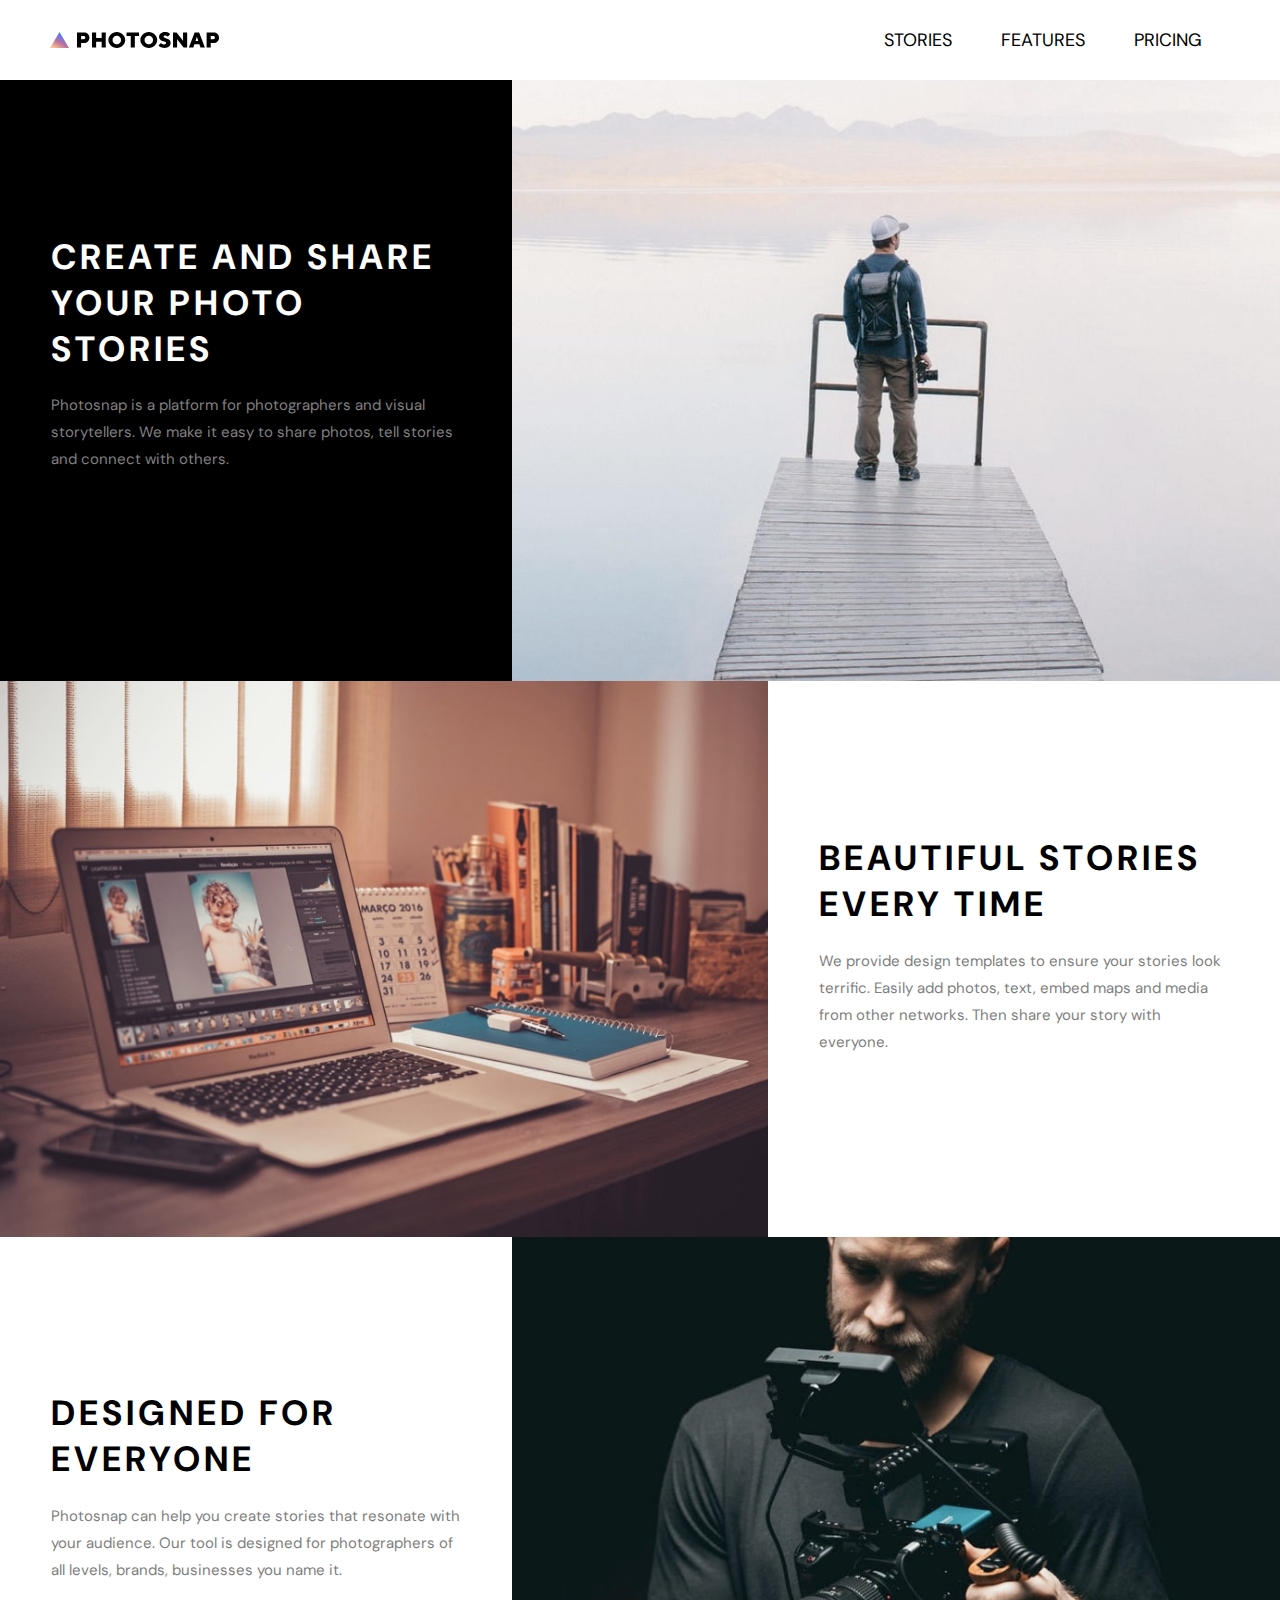
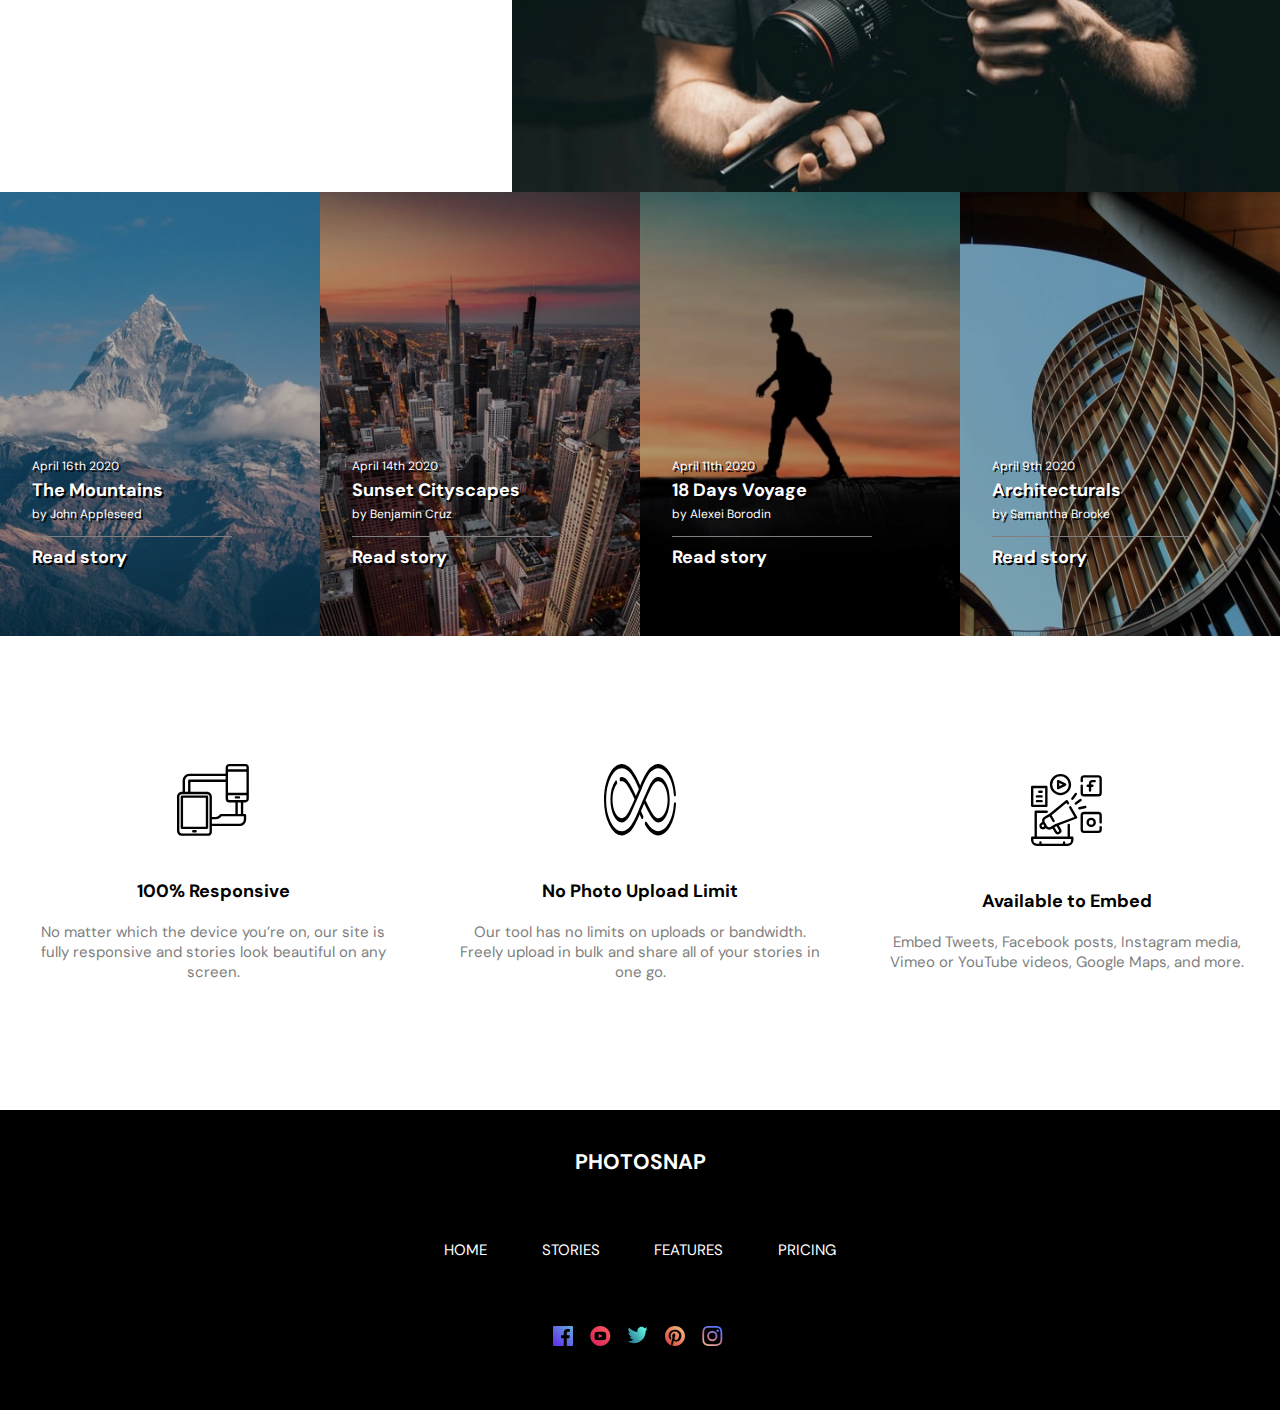
==== commit 6503c7c7: "made site desktop responsive" ====
--- a/index.html
+++ b/index.html
@@ -24,7 +24,7 @@
     />
     <link rel="stylesheet" href="index.css" />
 
-    <title>Frontend Mentor | Photosnap Website Challenge</title>
+    <title>Photosnap Website</title>
   </head>
   <body>
     <header class="header">
@@ -81,6 +81,11 @@
           src="assets/home/tablet/create-and-share.jpg"
           alt="lake-picture"
         />
+        <img
+          class="img-settings desktop"
+          src="assets/home/desktop/create-and-share.jpg"
+          alt="lake-picture"
+        />
       </div>
     </div>
     <div class="second-container flex">
@@ -94,6 +99,11 @@
           class="laptop-img img-settings tablet"
           src="assets/home/tablet/beautiful-stories.jpg"
           alt="laptop-pic"
+        />
+        <img
+          class="img-settings desktop"
+          src="assets/home/desktop/beautiful-stories.jpg"
+          alt="laptop-picture"
         />
       </div>
       <div class="container-white">
@@ -129,13 +139,25 @@
           src="assets/home/tablet/designed-for-everyone.jpg"
           alt="cameraman-pic"
         />
+        <img
+          class="img-settings desktop"
+          src="assets/home/desktop/designed-for-everyone.jpg"
+          alt="cameraman-pic"
+        />
       </div>
     </div>
 
     <div class="story-imgs-outermost-container">
       <div class="relative-container">
         <div class="mountains-pic linear-black">
-          <img class="img-settings" src="assets/stories/mobile/mountains.jpg" />
+          <img
+            class="img-settings mobile tablet-stories"
+            src="assets/stories/mobile/mountains.jpg"
+          />
+          <img
+            class="img-settings desktop"
+            src="assets/stories/desktop/mountains.jpg"
+          />
         </div>
         <div class="background-imgs-text">
           <div class="image-description">
@@ -151,8 +173,12 @@
       <div class="relative-container">
         <div class="sunset-pic linear-black">
           <img
-            class="img-settings"
+            class="img-settings mobile tablet-stories"
             src="assets/stories/mobile/cityscapes.jpg"
+          />
+          <img
+            class="img-settings desktop"
+            src="assets/stories/desktop/cityscapes.jpg"
           />
         </div>
         <div class="background-imgs-text">
@@ -169,8 +195,12 @@
       <div class="relative-container">
         <div class="voyage-pic linear-black">
           <img
-            class="img-settings"
+            class="img-settings mobile tablet-stories"
             src="assets/stories/mobile/18-days-voyage.jpg"
+          />
+          <img
+            class="img-settings desktop"
+            src="assets/stories/desktop/18-days-voyage.jpg"
           />
         </div>
         <div class="background-imgs-text">
@@ -187,8 +217,12 @@
       <div class="relative-container">
         <div class="archetict-pic linear-black">
           <img
-            class="img-settings"
+            class="img-settings mobile tablet-stories"
             src="assets/stories/mobile/architecturals.jpg"
+          />
+          <img
+            class="img-settings desktop"
+            src="assets/stories/desktop/architecturals.jpg"
           />
         </div>
         <div class="background-imgs-text">
@@ -219,7 +253,7 @@
       </div>
       <div class="limit-container">
         <div class="home-feature-imgs">
-          <img src="assets/features/desktop/no-limit.svg" />
+          <img class="loop" src="assets/features/desktop/no-limit.svg" />
         </div>
         <div class="home-features-text">
           <h3>No Photo Upload Limit</h3>
--- a/index.css
+++ b/index.css
@@ -59,7 +59,6 @@
   background-color: #fff;
 }
 .navbar {
-  /* background: rgb(1, 193, 252); */
   height: 80px;
   display: flex;
   justify-content: center;
@@ -253,6 +252,9 @@
 .tablet {
   display: none;
 }
+.desktop {
+  display: none;
+}
 /* ---------------FOOTER----------------- */
 .footer-main {
   height: 300px;
@@ -312,9 +314,107 @@
   margin-right: 2%;
   cursor: pointer;
 }
-/* ------------------MEDIA QUERIES SCREENS----------------------------- */
-
-@media only screen and (min-width: 768px) {
+/* ------------------MEDIA QUERIES----------------------------- */
+
+@media only screen and (min-width: 1025px) {
+  .main-container {
+    flex-direction: row;
+  }
+  .left-main {
+    flex-basis: 40%;
+  }
+  .right-main {
+    flex-basis: 60%;
+  }
+  .mobile {
+    display: none;
+  }
+  .tablet {
+    display: none;
+  }
+  .desktop {
+    display: block;
+  }
+  .second-container {
+    flex-direction: row;
+  }
+  .computer-pic-div {
+    flex-basis: 60%;
+  }
+  .container-white {
+    flex-basis: 40%;
+  }
+  .third-container {
+    flex-direction: row;
+  }
+  .design-container {
+    flex-basis: 40%;
+  }
+  .video-pic-div {
+    flex-basis: 60%;
+  }
+  .story-imgs-outermost-container {
+    grid-template-columns: repeat(4, 1fr);
+    grid-template-rows: 1fr;
+  }
+  .background-imgs-text {
+    position: absolute;
+    width: 200px;
+    left: 10%;
+    top: 60%;
+  }
+  .image-description h2 {
+    font-size: 18px;
+  }
+  .image-description p {
+    font-size: 12px;
+  }
+  .home-features-container {
+    margin: 10% auto;
+    flex-direction: row;
+    justify-content: center;
+    align-items: center;
+  }
+  .home-feature-imgs {
+    flex-basis: 100%;
+    text-align: center;
+    margin-bottom: 10%;
+  }
+  .home-features-text {
+    flex-basis: 100%;
+    text-align: center;
+  }
+  .responsive-container {
+    flex-basis: 33%;
+    margin: auto 2%;
+    width: 250px;
+  }
+  .limit-container {
+    flex-basis: 33%;
+    margin: auto 2%;
+    width: 250px;
+  }
+  .embeded-container {
+    flex-basis: 33%;
+    margin: auto 2%;
+    width: 250px;
+  }
+  .loop {
+    height: 72px;
+    width: 72px;
+  }
+  .footer-info-div {
+    margin: 3% auto;
+    width: 700px;
+  }
+  .footer-links-div {
+    flex-direction: row;
+    justify-content: space-evenly;
+    width: 500px;
+  }
+}
+
+@media only screen and (min-width: 768px) and (max-width: 1024px) {
   .main-container {
     flex-direction: row;
   }
@@ -332,6 +432,9 @@
   }
   .tablet {
     display: block;
+  }
+  .desktop {
+    display: none;
   }
   .second-container {
     flex-direction: row;
@@ -366,6 +469,18 @@
   }
   .read-story-text i {
     margin-left: 40%;
+  }
+  .footer-info-div {
+    margin: 3% auto;
+    width: 700px;
+  }
+  .footer-links-div {
+    flex-direction: row;
+    justify-content: space-evenly;
+    width: 500px;
+  }
+  .tablet-stories {
+    display: block;
   }
 }
 
@@ -381,7 +496,6 @@
     border-radius: 10px;
     text-align: center;
     transition: 0.3s;
-    /* box-shadow: 0 10px 27px rgba(0, 0, 0.05); */
   }
   .navbar-menu.active {
     left: 0;
